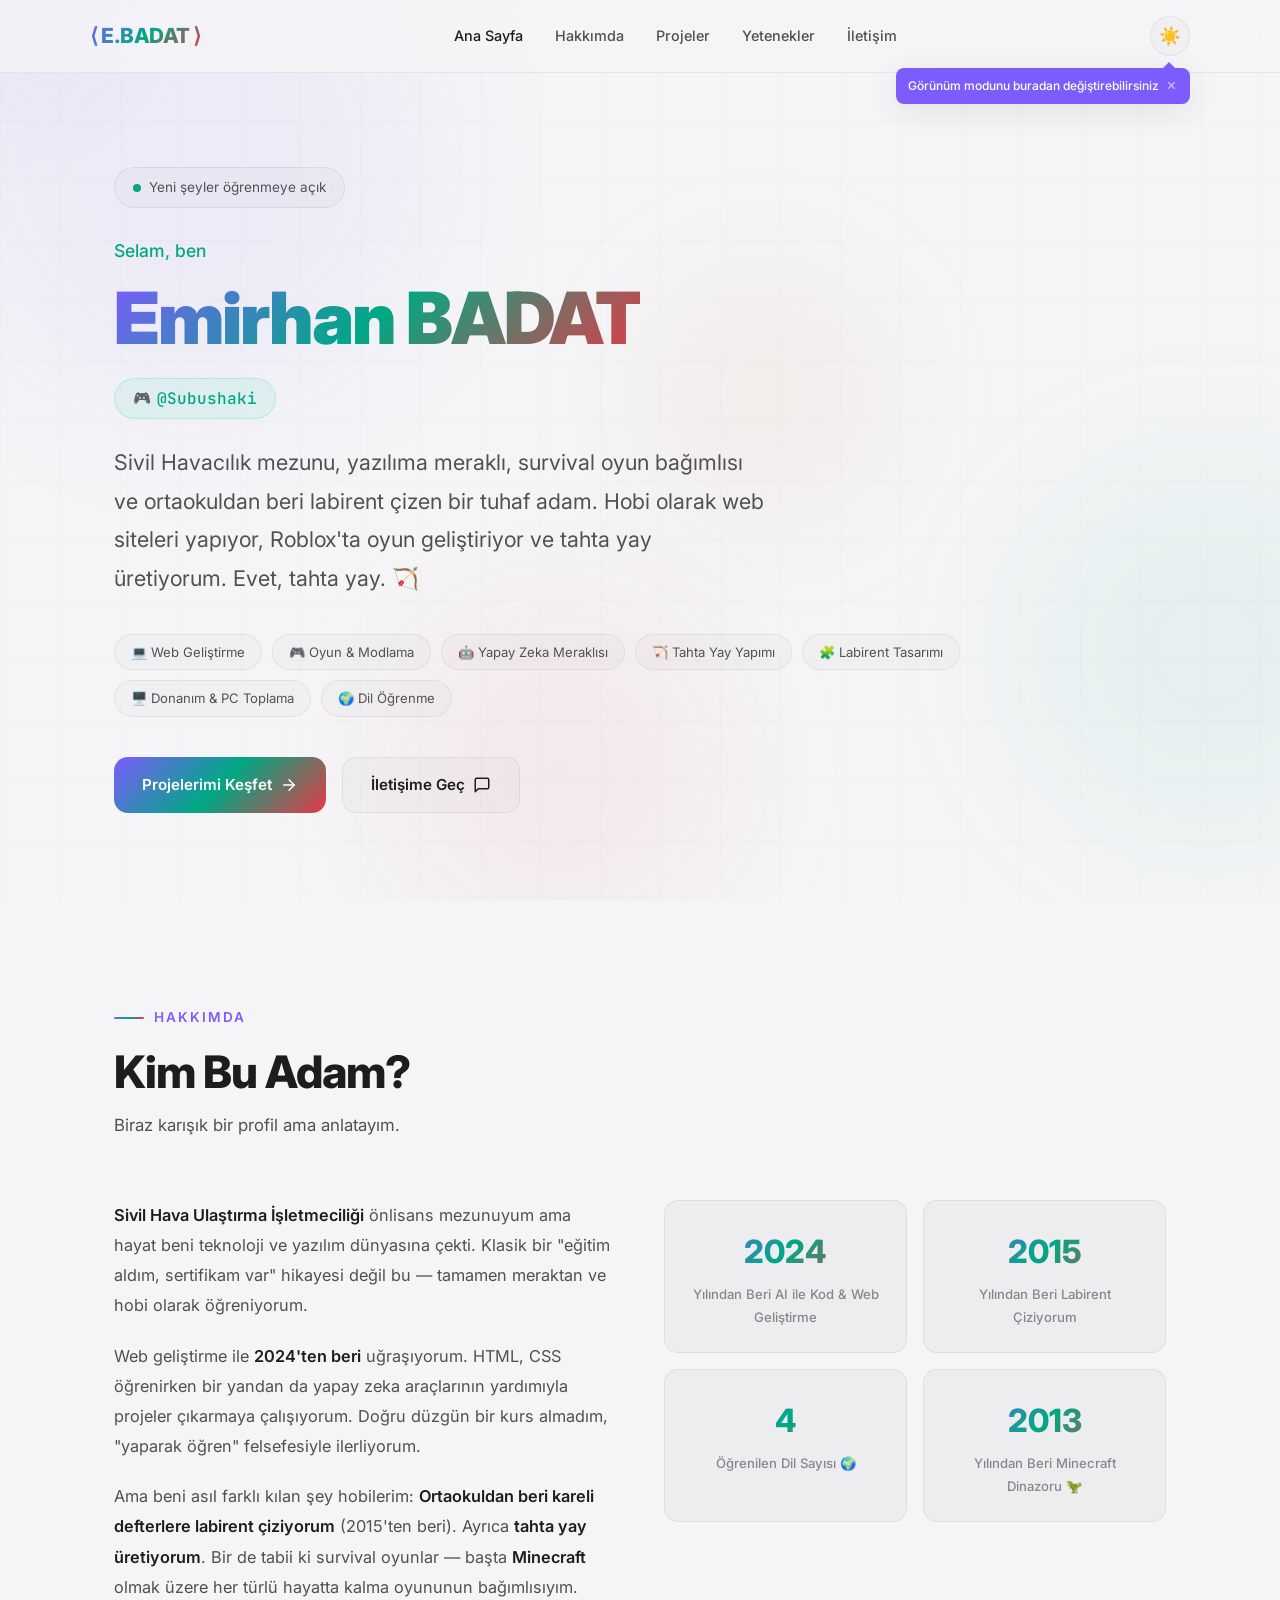
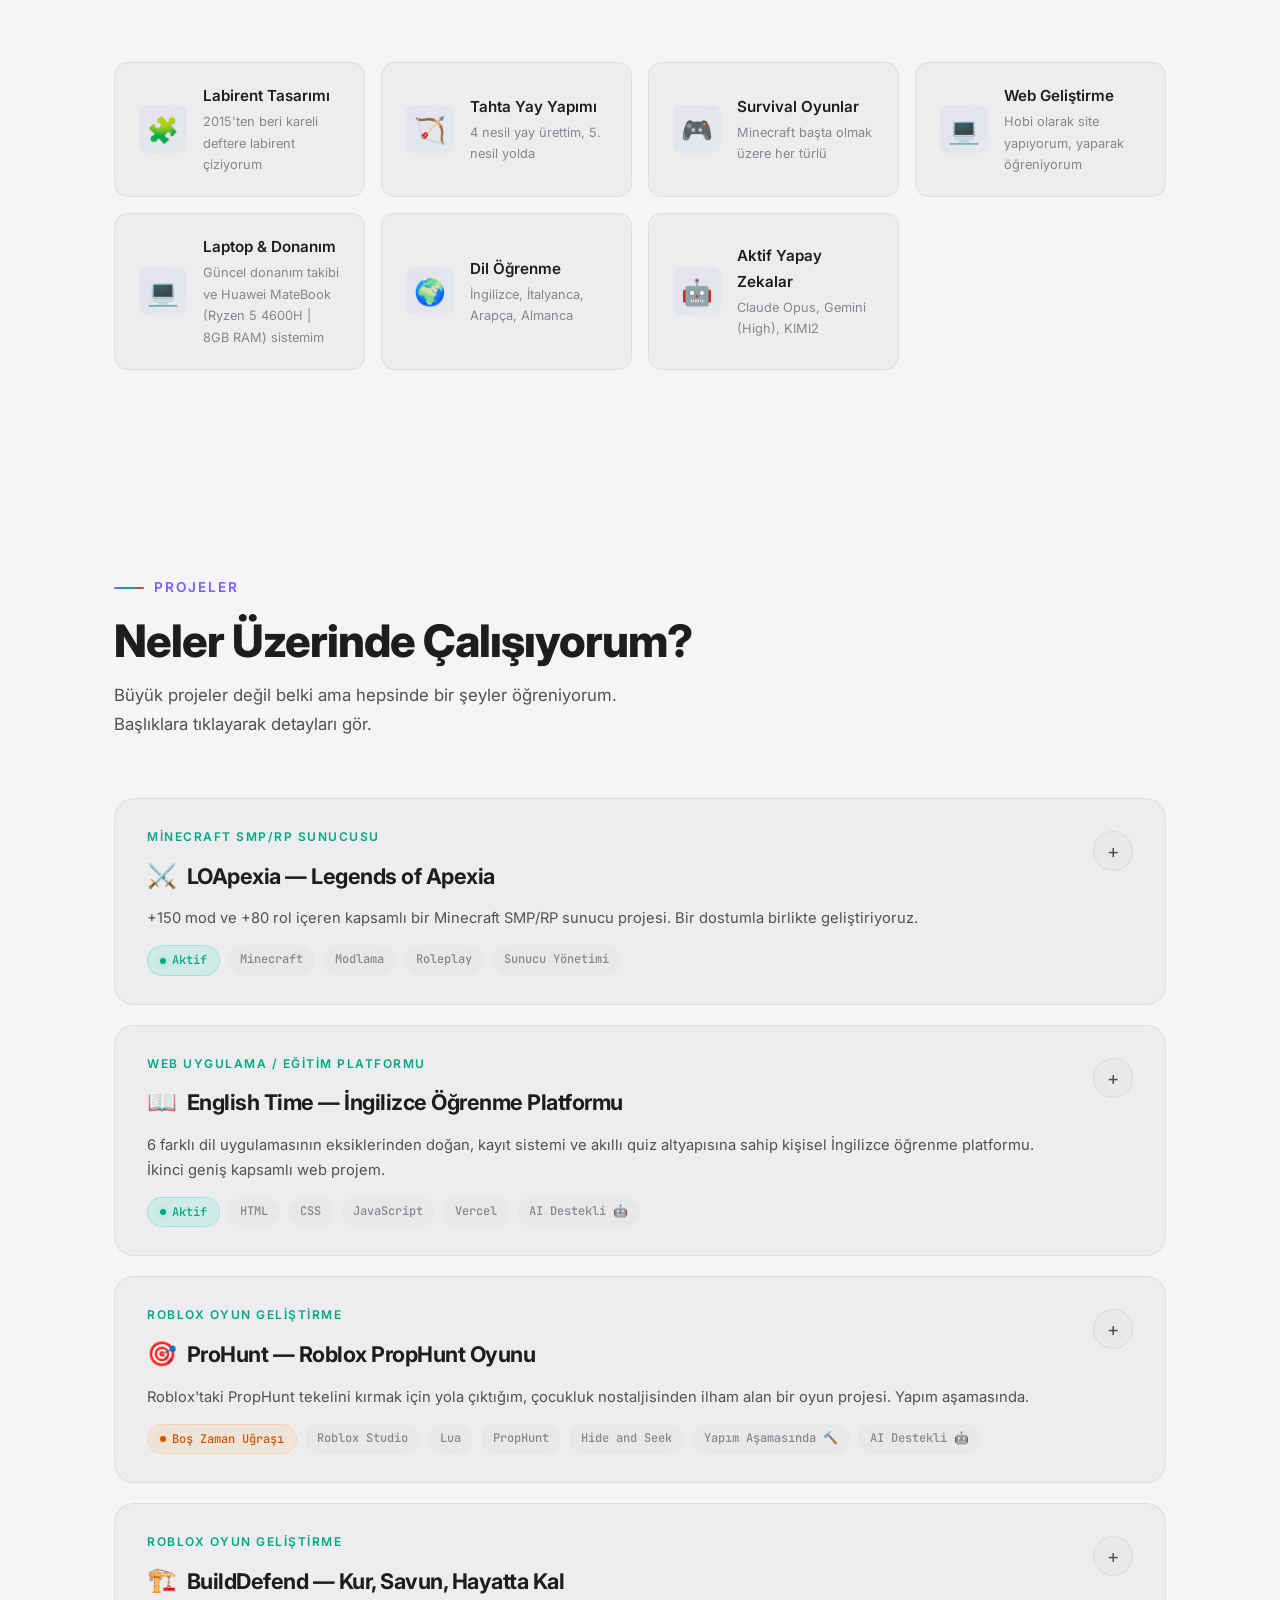
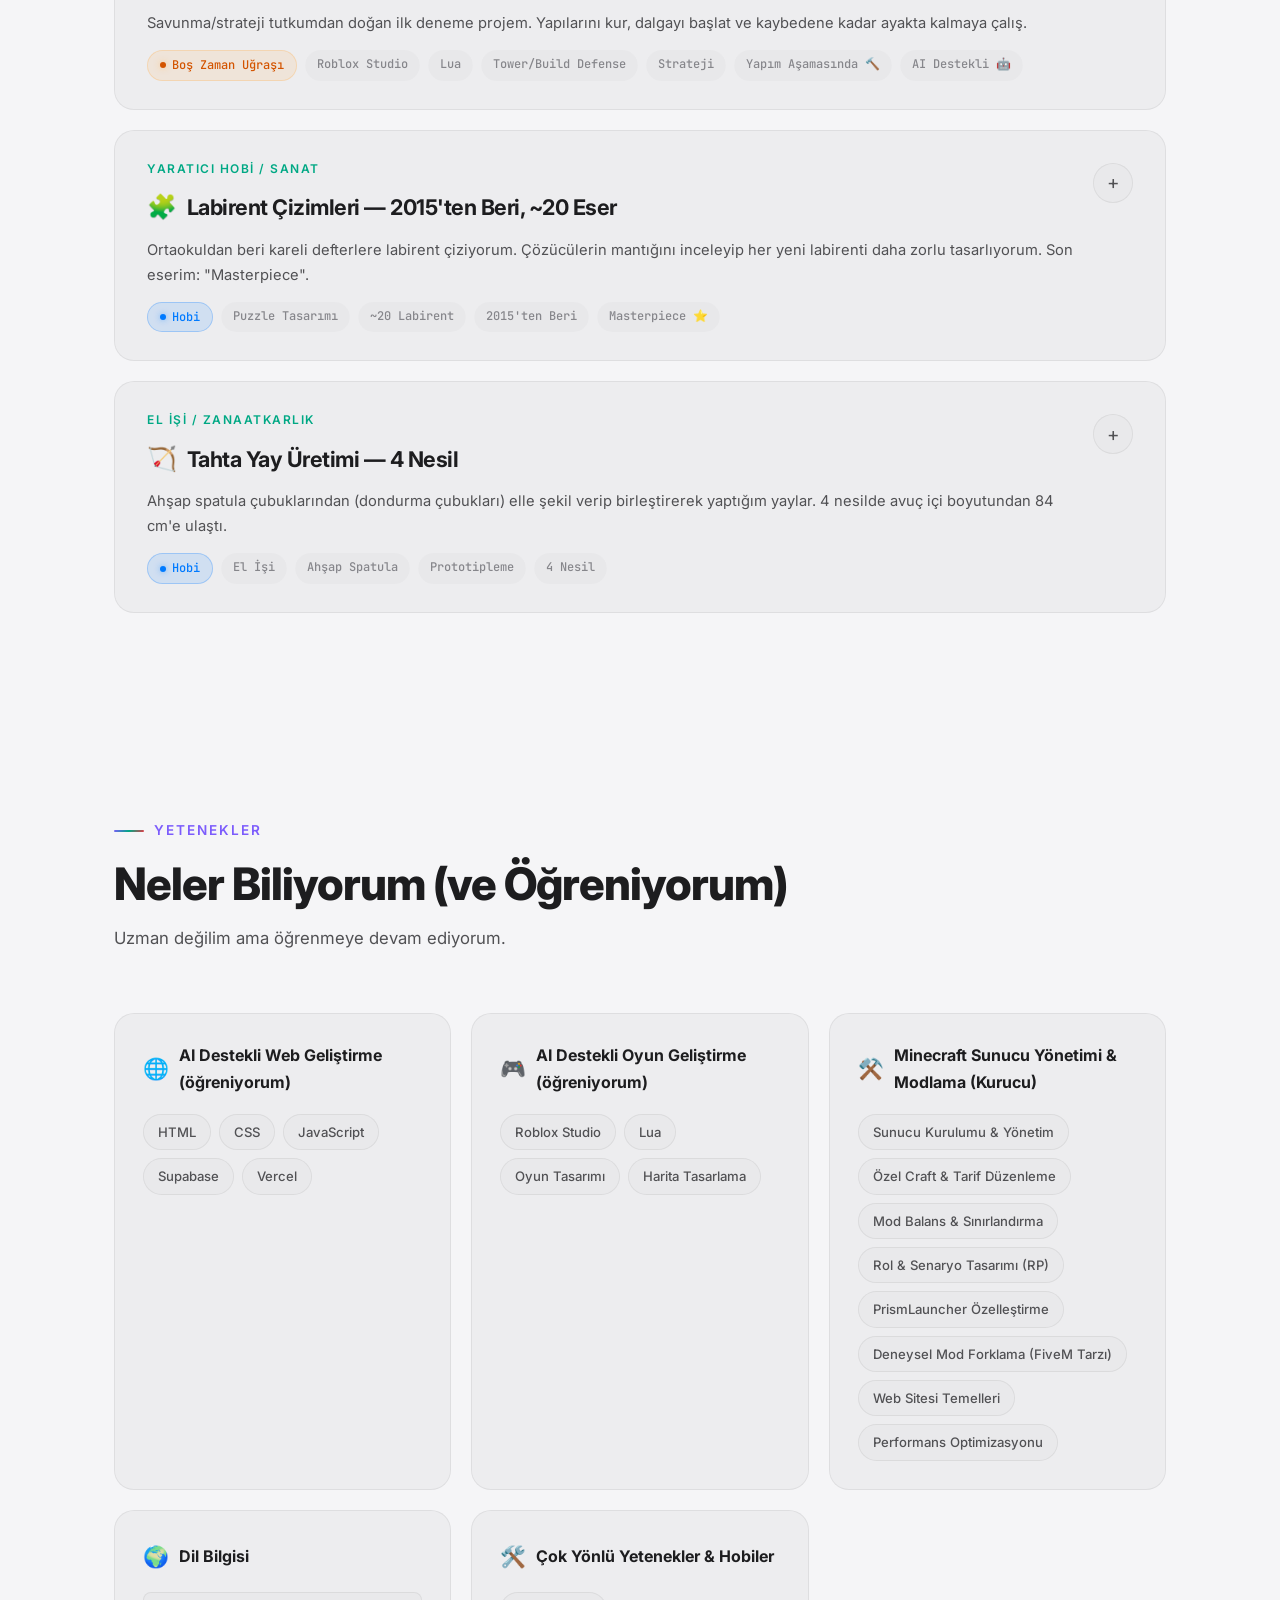
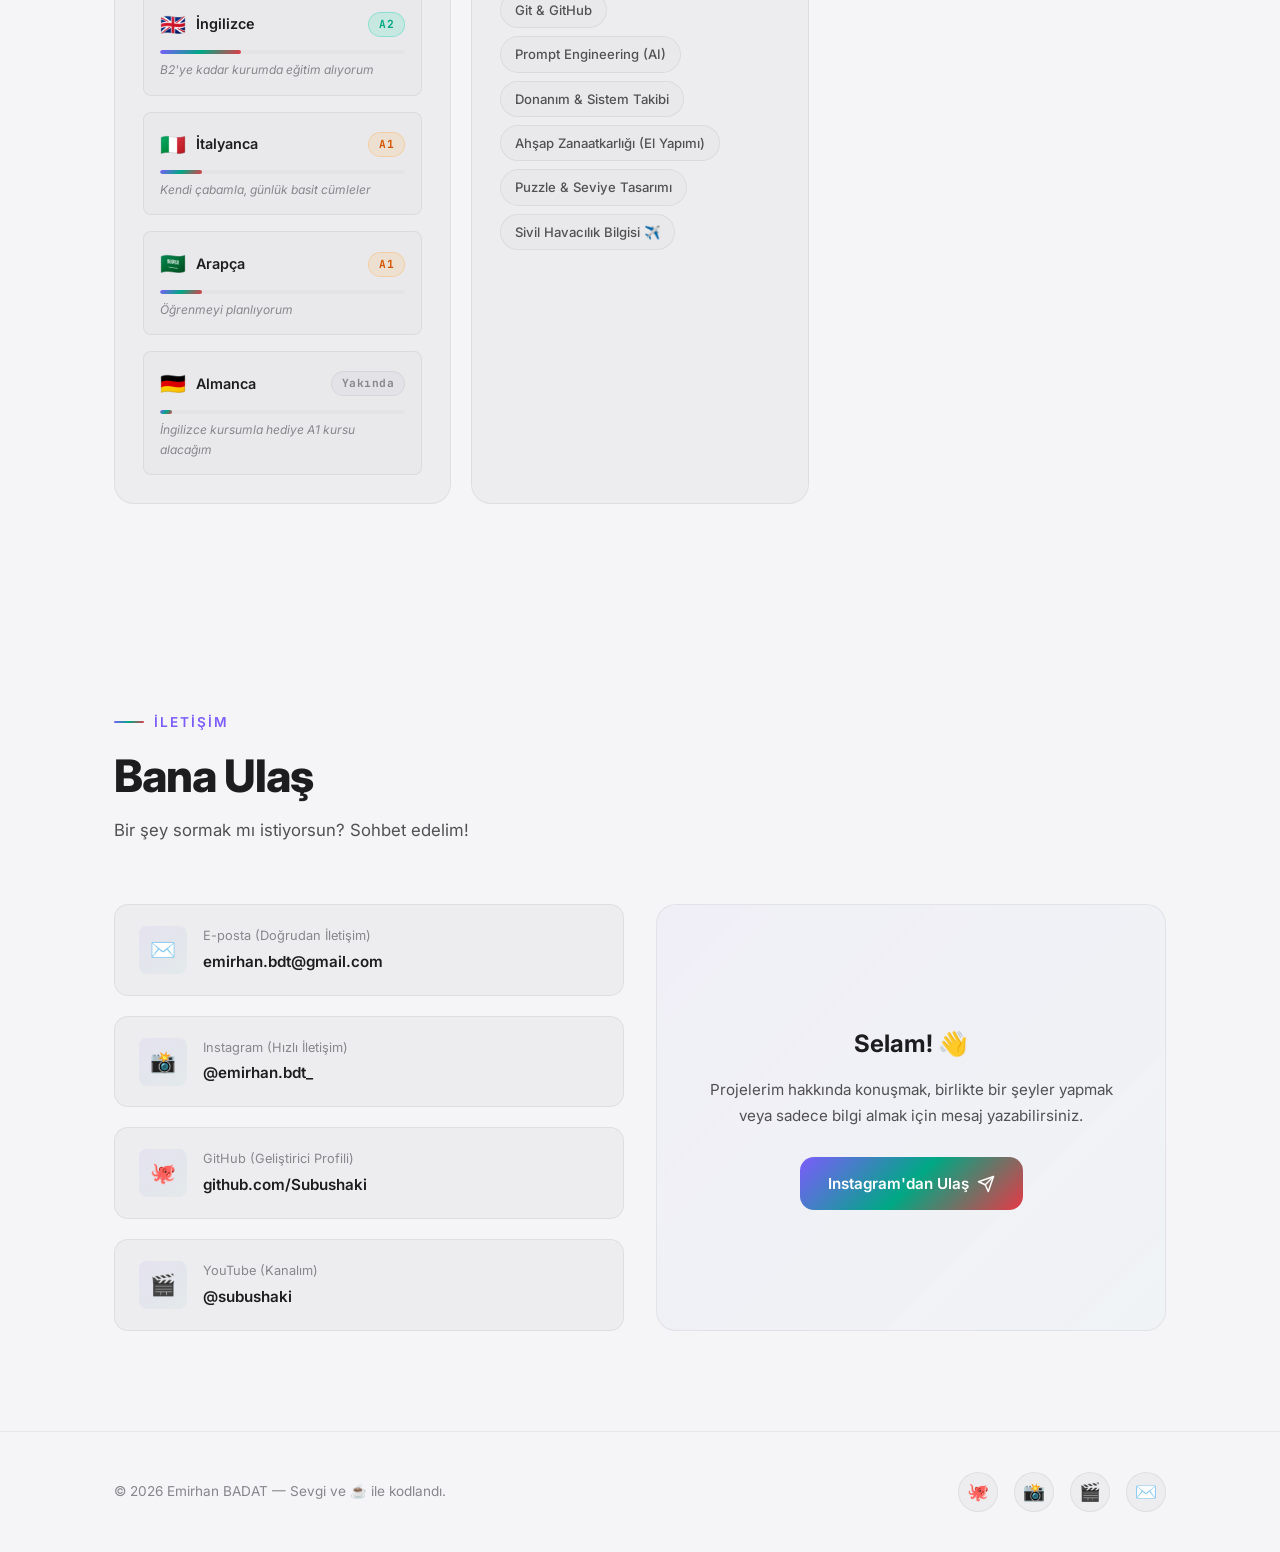
==== index.html @ 0b1555b5 "İlk commit: Web sitesi hazır" ====
<!DOCTYPE html>
<html lang="tr">
<head>
  <meta charset="UTF-8">
  <meta name="viewport" content="width=device-width, initial-scale=1.0">
  <meta name="description" content="Emirhan BADAT - Kişisel portfolio, projeler ve hobiler">
  <title>Emirhan BADAT — Portfolio & Projeler</title>
  <link rel="stylesheet" href="style.css">
  <script>
    // Immediately set theme based on localStorage to prevent flash
    const theme = localStorage.getItem('theme') || 'light';
    document.documentElement.setAttribute('data-theme', theme);
  </script>
</head>
<body>

  <!-- Animated Background -->
  <div class="bg-animation">
    <div class="bg-orb"></div>
    <div class="bg-orb"></div>
    <div class="bg-orb"></div>
    <div class="bg-orb"></div>
  </div>
  <div class="bg-grid"></div>
  <div class="cursor-glow" id="cursorGlow"></div>

  <!-- Navbar -->
  <nav class="navbar" id="navbar">
    <div class="navbar-inner">
      <div class="navbar-logo">⟨ E.BADAT ⟩</div>
      <ul class="navbar-links" id="navLinks">
        <li><a href="#hero">Ana Sayfa</a></li>
        <li><a href="#about">Hakkımda</a></li>
        <li><a href="#projects">Projeler</a></li>
        <li><a href="#skills">Yetenekler</a></li>
        <li><a href="#contact">İletişim</a></li>
      </ul>
      <div class="navbar-actions">
        <div class="theme-toggle-wrapper">
          <button class="theme-toggle" id="themeToggleBtn" aria-label="Tema Değiştir">☀️</button>
          <div class="theme-tooltip" id="themeTooltip">
            <span>Görünüm modunu buradan değiştirebilirsiniz</span>
            <button class="theme-tooltip-close" id="closeThemeTooltip" aria-label="Kapat">×</button>
          </div>
        </div>
        <button class="menu-toggle" id="menuToggle" aria-label="Menü">
          <span></span>
          <span></span>
          <span></span>
        </button>
      </div>
    </div>
  </nav>

  <div class="main-container">

    <!-- ==================== HERO ==================== -->
    <section class="hero" id="hero">
      <div class="hero-content">
        <div class="hero-badge">
          <span class="dot"></span>
          Yeni şeyler öğrenmeye açık
        </div>
        <p class="hero-greeting">Selam, ben</p>
        <h1 class="hero-name">
          <span class="gradient-text">Emirhan BADAT</span>
        </h1>
        <a href="profiles.html" class="hero-nickname" title="Oyun profillerimi gör">
          @Subushaki
        </a>
        <p class="hero-tagline">
          Sivil Havacılık mezunu, yazılıma meraklı, survival oyun bağımlısı 
          ve ortaokuldan beri labirent çizen bir tuhaf adam. 
          Hobi olarak web siteleri yapıyor, Roblox'ta oyun geliştiriyor 
          ve tahta yay üretiyorum. Evet, tahta yay. 🏹
        </p>
        <div class="hero-tags">
          <span class="hero-tag">💻 Web Geliştirme</span>
          <span class="hero-tag">🎮 Oyun & Modlama</span>
          <span class="hero-tag">🤖 Yapay Zeka Meraklısı</span>
          <span class="hero-tag">🏹 Tahta Yay Yapımı</span>
          <span class="hero-tag">🧩 Labirent Tasarımı</span>
          <span class="hero-tag">🖥️ Donanım & PC Toplama</span>
          <span class="hero-tag">🌍 Dil Öğrenme</span>
        </div>
        <div class="hero-cta">
          <a href="#projects" class="btn-primary">
            Projelerimi Keşfet
            <svg width="18" height="18" viewBox="0 0 24 24" fill="none" stroke="currentColor" stroke-width="2" stroke-linecap="round" stroke-linejoin="round"><path d="M5 12h14"/><path d="m12 5 7 7-7 7"/></svg>
          </a>
          <a href="#contact" class="btn-secondary">
            İletişime Geç
            <svg width="18" height="18" viewBox="0 0 24 24" fill="none" stroke="currentColor" stroke-width="2" stroke-linecap="round" stroke-linejoin="round"><path d="M21 15a2 2 0 0 1-2 2H7l-4 4V5a2 2 0 0 1 2-2h14a2 2 0 0 1 2 2z"/></svg>
          </a>
        </div>
      </div>
    </section>

    <!-- ==================== ABOUT ==================== -->
    <section class="section" id="about">
      <div class="section-header animate-on-scroll">
        <div class="section-label">Hakkımda</div>
        <h2 class="section-title">Kim Bu Adam?</h2>
        <p class="section-subtitle">Biraz karışık bir profil ama anlatayım.</p>
      </div>

      <div class="about-grid">
        <div class="about-text animate-on-scroll">
          <p>
            <strong>Sivil Hava Ulaştırma İşletmeciliği</strong> önlisans mezunuyum ama hayat beni 
            teknoloji ve yazılım dünyasına çekti. Klasik bir "eğitim aldım, sertifikam var" hikayesi 
            değil bu — tamamen meraktan ve hobi olarak öğreniyorum.
          </p>
          <p>
            Web geliştirme ile <strong>2024'ten beri</strong> uğraşıyorum. HTML, CSS öğrenirken 
            bir yandan da yapay zeka araçlarının yardımıyla projeler çıkarmaya çalışıyorum. 
            Doğru düzgün bir kurs almadım, "yaparak öğren" felsefesiyle ilerliyorum.
          </p>
          <p>
            Ama beni asıl farklı kılan şey hobilerim: <strong>Ortaokuldan beri kareli defterlere 
            labirent çiziyorum</strong> (2015'ten beri). Ayrıca <strong>tahta yay üretiyorum</strong>. 
            Bir de tabii ki survival oyunlar — başta <strong>Minecraft</strong> olmak üzere 
            her türlü hayatta kalma oyununun bağımlısıyım.
          </p>
        </div>

        <div class="about-stats animate-on-scroll">
          <div class="stat-card">
            <div class="stat-number">2024</div>
            <div class="stat-label">Yılından Beri AI ile Kod &amp; Web Geliştirme</div>
          </div>
          <div class="stat-card">
            <div class="stat-number">2015</div>
            <div class="stat-label">Yılından Beri Labirent Çiziyorum</div>
          </div>
          <div class="stat-card">
            <div class="stat-number">4</div>
            <div class="stat-label">Öğrenilen Dil Sayısı 🌍</div>
          </div>
          <div class="stat-card">
            <div class="stat-number">2013</div>
            <div class="stat-label">Yılından Beri Minecraft Dinazoru 🦖</div>
          </div>
        </div>
      </div>

      <!-- Interests -->
      <div class="interests-grid">
        <div class="interest-card animate-on-scroll">
          <div class="interest-icon">🧩</div>
          <div>
            <div class="interest-name">Labirent Tasarımı</div>
            <div class="interest-desc">2015'ten beri kareli deftere labirent çiziyorum</div>
          </div>
        </div>
        <div class="interest-card animate-on-scroll">
          <div class="interest-icon">🏹</div>
          <div>
            <div class="interest-name">Tahta Yay Yapımı</div>
            <div class="interest-desc">4 nesil yay ürettim, 5. nesil yolda</div>
          </div>
        </div>
        <div class="interest-card animate-on-scroll">
          <div class="interest-icon">🎮</div>
          <div>
            <div class="interest-name">Survival Oyunlar</div>
            <div class="interest-desc">Minecraft başta olmak üzere her türlü</div>
          </div>
        </div>
        <div class="interest-card animate-on-scroll">
          <div class="interest-icon">💻</div>
          <div>
            <div class="interest-name">Web Geliştirme</div>
            <div class="interest-desc">Hobi olarak site yapıyorum, yaparak öğreniyorum</div>
          </div>
        </div>
        <div class="interest-card animate-on-scroll">
          <div class="interest-icon">💻</div>
          <div>
            <div class="interest-name">Laptop &amp; Donanım</div>
            <div class="interest-desc">Güncel donanım takibi ve Huawei MateBook (Ryzen 5 4600H | 8GB RAM) sistemim</div>
          </div>
        </div>
        <div class="interest-card animate-on-scroll">
          <div class="interest-icon">🌍</div>
          <div>
            <div class="interest-name">Dil Öğrenme</div>
            <div class="interest-desc">İngilizce, İtalyanca, Arapça, Almanca</div>
          </div>
        </div>
        <div class="interest-card animate-on-scroll">
          <div class="interest-icon">🤖</div>
          <div>
            <div class="interest-name">Aktif Yapay Zekalar</div>
            <div class="interest-desc">Claude Opus, Gemini (High), KIMI2</div>
          </div>
        </div>
      </div>
    </section>

    <!-- ==================== PROJECTS ==================== -->
    <section class="section" id="projects">
      <div class="section-header animate-on-scroll">
        <div class="section-label">Projeler</div>
        <h2 class="section-title">Neler Üzerinde Çalışıyorum?</h2>
        <p class="section-subtitle">Büyük projeler değil belki ama hepsinde bir şeyler öğreniyorum. Başlıklara tıklayarak detayları gör.</p>
      </div>

      <div class="projects-grid">

        <!-- Project 1: LOApexia -->
        <div class="project-card animate-on-scroll" data-project="1">
          <div class="project-header">
            <div class="project-info">
              <div class="project-category">Minecraft SMP/RP Sunucusu</div>
              <h3 class="project-title">
                <span class="project-emoji">⚔️</span>
                LOApexia — Legends of Apexia
              </h3>
              <p class="project-short-desc">
                +150 mod ve +80 rol içeren kapsamlı bir Minecraft SMP/RP sunucu projesi. 
                Bir dostumla birlikte geliştiriyoruz.
              </p>
              <div class="project-tags">
                <span class="project-tag tag-active">Aktif</span>
                <span class="project-tag">Minecraft</span>
                <span class="project-tag">Modlama</span>
                <span class="project-tag">Roleplay</span>
                <span class="project-tag">Sunucu Yönetimi</span>
              </div>
            </div>
            <div class="project-toggle">+</div>
          </div>
          <div class="project-detail">
            <div class="project-detail-inner">
              <p class="project-full-desc">
                <strong>Legends of Apexia (LOApexia)</strong>, bir arkadaşımla birlikte oluşturduğumuz 
                kapsamlı bir Minecraft SMP/RP sunucusudur. Survival ve roleplay unsurlarını bir arada 
                sunmayı hedefliyoruz.
                <br><br>
                Sunucu <strong>150'den fazla mod</strong> ile zenginleştirilmiş olup, oyunculara 
                <strong>80'den fazla farklı rol</strong> sunmaktadır. Mod uyumluluğu, denge ayarı 
                ve performans optimizasyonu gibi konularla uğraşarak çok şey öğreniyorum.
              </p>
              <ul class="project-highlights">
                <li>+150 mod ile zenginleştirilmiş oyun deneyimi</li>
                <li>+80 farklı rol ve karakter sınıfı</li>
                <li>Dostumla birlikte süregelen aktif geliştirme</li>
                <li>Mod uyumluluğu ve sunucu optimizasyonu</li>
                <li>Topluluk odaklı bir roleplay deneyimi</li>
              </ul>
              <div class="project-links">
                <a href="https://legendsofapexia.vercel.app/" target="_blank" rel="noopener" class="project-link">
                  <svg width="16" height="16" viewBox="0 0 24 24" fill="none" stroke="currentColor" stroke-width="2" stroke-linecap="round" stroke-linejoin="round"><circle cx="12" cy="12" r="10"/><path d="M2 12h20"/><path d="M12 2a15.3 15.3 0 0 1 4 10 15.3 15.3 0 0 1-4 10 15.3 15.3 0 0 1-4-10 15.3 15.3 0 0 1 4-10z"/></svg>
                  Web Sitesi
                </a>
              </div>
            </div>
          </div>
        </div>

        <!-- Project 2: English Time -->
        <div class="project-card animate-on-scroll" data-project="2">
          <div class="project-header">
            <div class="project-info">
              <div class="project-category">Web Uygulama / Eğitim Platformu</div>
              <h3 class="project-title">
                <span class="project-emoji">📖</span>
                English Time — İngilizce Öğrenme Platformu
              </h3>
              <p class="project-short-desc">
                6 farklı dil uygulamasının eksiklerinden doğan, kayıt sistemi ve akıllı quiz 
                altyapısına sahip kişisel İngilizce öğrenme platformu. İkinci geniş kapsamlı web projem.
              </p>
              <div class="project-tags">
                <span class="project-tag tag-active">Aktif</span>
                <span class="project-tag">HTML</span>
                <span class="project-tag">CSS</span>
                <span class="project-tag">JavaScript</span>
                <span class="project-tag">Vercel</span>
                <span class="project-tag">AI Destekli 🤖</span>
              </div>
            </div>
            <div class="project-toggle">+</div>
          </div>
          <div class="project-detail">
            <div class="project-detail-inner">
              <p class="project-full-desc">
                Bu projeye rastgele başlamadım. Yaklaşık <strong>1 yıl boyunca 6 farklı dil 
                uygulamasında</strong> İngilizce öğrenmeye çalıştım. Her birinin tarzı farklıydı — 
                biri cümle ve gramer odaklı, diğeri konuşma ağırlıklı, bir diğeri kalıplar ve 
                film kesitleriyle öğretiyordu. Bazıları kullanımı komplike, bazıları kolay ama 
                bir yerden sonra <strong>paralı</strong>.
                <br><br>
                Sonunda dedim ki: <strong>"Basit ve öğrenilebilir bilgiyi kendim sunayım."</strong> 
                Kelime-kelime çeviri mantığıyla bir site oluşturmaya karar verdim. Ama sadece 
                statik bir site değil — <strong>yapay zeka (Claude)</strong> yardımıyla 
                data barındırabilen, kayıt olunca doğru/yanlış bilgilerini ayırt edebilen 
                bir sistem tasarladım.
                <br><br>
                Aslında web ve oyun projelerimin hepsi Claude sayesinde hayata geçiyor — 
                kodlamayı öğrenirken bir yandan da gerçek projeler çıkarabiliyorum.
              </p>
              <ul class="project-highlights">
                <li>1 yıllık 6 farklı dil uygulaması deneyiminden doğdu</li>
                <li>Kayıt sistemi ile kişisel ilerleme takibi</li>
                <li>Akıllı quiz: yanlışlar, bilinenler ve bilinmeyenler ayrı ayrı</li>
                <li>Beta aşamasında global chat özelliği</li>
                <li>İkinci geniş kapsamlı web projem</li>
                <li>Hedef: sadece kendim değil, başkaları için de basit bir öğrenme yolu</li>
                <li>Yapay zeka (Claude) ile birlikte geliştiriliyor 🤖</li>
              </ul>
              <div class="project-links">
                <a href="https://english-time-64wa.vercel.app/" target="_blank" rel="noopener" class="project-link">
                  <svg width="16" height="16" viewBox="0 0 24 24" fill="none" stroke="currentColor" stroke-width="2" stroke-linecap="round" stroke-linejoin="round"><circle cx="12" cy="12" r="10"/><path d="M2 12h20"/><path d="M12 2a15.3 15.3 0 0 1 4 10 15.3 15.3 0 0 1-4 10 15.3 15.3 0 0 1-4-10 15.3 15.3 0 0 1 4-10z"/></svg>
                  Siteyi Ziyaret Et
                </a>
              </div>
            </div>
          </div>
        </div>

        <!-- Project 3: ProHunt (Roblox) -->
        <div class="project-card animate-on-scroll" data-project="3">
          <div class="project-header">
            <div class="project-info">
              <div class="project-category">Roblox Oyun Geliştirme</div>
              <h3 class="project-title">
                <span class="project-emoji">🎯</span>
                ProHunt — Roblox PropHunt Oyunu
              </h3>
              <p class="project-short-desc">
                Roblox'taki PropHunt tekelini kırmak için yola çıktığım, 
                çocukluk nostaljisinden ilham alan bir oyun projesi. Yapım aşamasında.
              </p>
              <div class="project-tags">
                <span class="project-tag tag-sparetime">Boş Zaman Uğraşı</span>
                <span class="project-tag">Roblox Studio</span>
                <span class="project-tag">Lua</span>
                <span class="project-tag">PropHunt</span>
                <span class="project-tag">Hide and Seek</span>
                <span class="project-tag">Yapım Aşamasında 🔨</span>
                <span class="project-tag">AI Destekli 🤖</span>
              </div>
            </div>
            <div class="project-toggle">+</div>
          </div>
          <div class="project-detail">
            <div class="project-detail-inner">
              <p class="project-full-desc">
                Roblox'ta şu an zirvede sadece <strong>3 PropHunt haritası</strong> var ve hepsi 
                piyasayı domine ediyor. Her birinin sunduğu deneyim farklı ama hiçbiri tam olarak 
                aradığım tadı vermiyor.
                <br><br>
                Çocukken mobilde onlarca farklı oyunda PropHunt oynadım — o zamanki heyecan, 
                özgürlük hissi ve sadelik bambaşkaydı. <strong>ProHunt</strong> ile yapmak istediğim şey 
                tam olarak bu: <strong>o nostaljiyi geri getirmek.</strong> Geçmişin o "bir daha bir 
                daha oynayasım var" hissini modern haritalara yansıtmak ve oyun sistemini 
                baştan sona <strong>gerçekten keyif alınacak</strong> şekilde tasarlamak istiyorum.
                <br><br>
                Bu aynı zamanda o tekel duruma karşı kendimi gösterme, öne çıkma motivasyonum. 
                Proje hâlâ yapım aşamasında ama bittiğinde <strong>"işte bu"</strong> diyebileceğim 
                bir oyun olacak.
              </p>
              <ul class="project-highlights">
                <li>Roblox PropHunt sahnesindeki tekele meydan okuma</li>
                <li>Çocukluk dönemi mobil PropHunt nostaljisinden ilham</li>
                <li>Keyif odaklı oyun sistemi tasarımı</li>
                <li>Nostaljiyi modern haritalara yansıtma çabası</li>
                <li>Aktif geliştirme süreci — yakında yayında</li>
              </ul>
              <div class="project-links">
                <a href="https://www.roblox.com/" target="_blank" rel="noopener" class="project-link">
                  <svg width="16" height="16" viewBox="0 0 24 24" fill="none" stroke="currentColor" stroke-width="2" stroke-linecap="round" stroke-linejoin="round"><circle cx="12" cy="12" r="10"/><path d="M2 12h20"/><path d="M12 2a15.3 15.3 0 0 1 4 10 15.3 15.3 0 0 1-4 10 15.3 15.3 0 0 1-4-10 15.3 15.3 0 0 1 4-10z"/></svg>
                  Roblox'ta Oyna (Yakında)
                </a>
              </div>
            </div>
          </div>
        </div>

        <!-- Project 4: BuildDefend (Roblox) -->
        <div class="project-card animate-on-scroll" data-project="4">
          <div class="project-header">
            <div class="project-info">
              <div class="project-category">Roblox Oyun Geliştirme</div>
              <h3 class="project-title">
                <span class="project-emoji">🏗️</span>
                BuildDefend — Kur, Savun, Hayatta Kal
              </h3>
              <p class="project-short-desc">
                Savunma/strateji tutkumdan doğan ilk deneme projem. Yapılarını kur, 
                dalgayı başlat ve kaybedene kadar ayakta kalmaya çalış.
              </p>
              <div class="project-tags">
                <span class="project-tag tag-sparetime">Boş Zaman Uğraşı</span>
                <span class="project-tag">Roblox Studio</span>
                <span class="project-tag">Lua</span>
                <span class="project-tag">Tower/Build Defense</span>
                <span class="project-tag">Strateji</span>
                <span class="project-tag">Yapım Aşamasında 🔨</span>
                <span class="project-tag">AI Destekli 🤖</span>
              </div>
            </div>
            <div class="project-toggle">+</div>
          </div>
          <div class="project-detail">
            <div class="project-detail-inner">
              <p class="project-full-desc">
                Roblox'ta çok sevdiğim bir BuildDefend oyunu var — gayet sade ama bir o kadar 
                bağımlılık yapan bir yapısı var. Savunma birimleri, duvarlar, türlerine göre 
                süreli gelen tüccarlar ve her seviyede giderek zorlaşan dalgalar. Düşman çeşitliliği 
                çok değişmese de <strong>bosslar aşırı güçlü</strong>. Başta keyifli ama ilerledikçe 
                dalga süreleri 1-2 saatten 3-4 saate çıkıyor ve artıyor.
                <br><br>
                İlham kaynağım bu oyun ve genel olarak <strong>savunma/strateji oyunlarına olan 
                tutkum</strong>. İddialı bir proje değil — bu benim <strong>ilk deneme projem</strong>. 
                Ama oynanış mantığını güzel simüle edebileceğime inanıyorum.
                <br><br>
                Konsept basit: <strong>Yapılarını ve savunmalarını oluştur → dalgayı başlat → 
                her dalga bitince yeni dalga gelir → kaybedene veya dalgalar durana kadar 
                savunman ayakta kalmaya çalışıyor.</strong> Sade ama stratejik.
              </p>
              <ul class="project-highlights">
                <li>Roblox'taki bir BuildDefend oyunundan ilham</li>
                <li>Savunma birimleri, duvarlar ve dalga sistemi</li>
                <li>Kur → Başlat → Hayatta Kal döngüsü</li>
                <li>İlk Roblox deneme projem — yaparak öğrenme</li>
                <li>Savunma/strateji türüne olan tutkudan doğdu</li>
              </ul>
              <div class="project-links">
                <a href="https://www.roblox.com/" target="_blank" rel="noopener" class="project-link">
                  <svg width="16" height="16" viewBox="0 0 24 24" fill="none" stroke="currentColor" stroke-width="2" stroke-linecap="round" stroke-linejoin="round"><circle cx="12" cy="12" r="10"/><path d="M2 12h20"/><path d="M12 2a15.3 15.3 0 0 1 4 10 15.3 15.3 0 0 1-4 10 15.3 15.3 0 0 1-4-10 15.3 15.3 0 0 1 4-10z"/></svg>
                  Roblox'ta Oyna (Yakında)
                </a>
              </div>
            </div>
          </div>
        </div>

        <!-- Project 5: Labirent -->
        <div class="project-card animate-on-scroll" data-project="5">
          <div class="project-header">
            <div class="project-info">
              <div class="project-category">Yaratıcı Hobi / Sanat</div>
              <h3 class="project-title">
                <span class="project-emoji">🧩</span>
                Labirent Çizimleri — 2015'ten Beri, ~20 Eser
              </h3>
              <p class="project-short-desc">
                Ortaokuldan beri kareli defterlere labirent çiziyorum. Çözücülerin 
                mantığını inceleyip her yeni labirenti daha zorlu tasarlıyorum. Son eserim: "Masterpiece".
              </p>
              <div class="project-tags">
                <span class="project-tag tag-hobby">Hobi</span>
                <span class="project-tag">Puzzle Tasarımı</span>
                <span class="project-tag">~20 Labirent</span>
                <span class="project-tag">2015'ten Beri</span>
                <span class="project-tag">Masterpiece ⭐</span>
              </div>
            </div>
            <div class="project-toggle">+</div>
          </div>
          <div class="project-detail">
            <div class="project-detail-inner">
              <p class="project-full-desc">
                Her şey ortaokulda bir sınıf arkadaşımla defterden oyun oynamakla başladı — 
                rastgele çizilmiş ülke toprakları, basit asker güçleri ve bölge ele geçirme. 
                Sonra bir gün, muhtemelen puzzle merakımdan doğan bir şekilde, 
                <strong>ilk labirentimi çizdim.</strong> Kolay değildi, "normal" denebilirdi.
                <br><br>
                Sınıftaki arkadaşlarıma çözdürdüğümde bir şey fark ettim: 
                <strong>çıkmaz sokaklara girdiklerinde aldığım keyif başka bir şeye benzemiyordu.</strong> 
                Tepkileri, şaşkınlıkları ve "yaa burası da kapalı!" anları beni gülümsetti. 
                O andan itibaren bir şey değişti.
                <br><br>
                Çözenlerin ilerleyiş mantıklarını dikkatle incelemeye başladım. "Çözücü" dediğim 
                insanların hangi yolları tercih ettiğini, hangi köşelerde yanıldığını öğrendim ve 
                bunu <strong>bir taktiğe dönüştürdüm.</strong> Her yeni labirentimde daha alışılmadık 
                rotalar, daha fazla tuzak ve daha çok çıkmaz yol oldu. Sonra tekrar çözdürdüm — 
                ve yine o keyif, yine o gülümseme.
                <br><br>
                Full konsantreyle çizsem <strong>en az 2 saat</strong> sürüyordu. Her çizgi, her köşe 
                ve her tuzaklı yol benim için bir anlam taşıyordu. <strong>Gerçekten bir sanattı 
                benim için.</strong>
                <br><br>
                Bugüne kadar yaklaşık <strong>~20 labirent</strong> çizdim. Geçtiğimiz aylarda 
                <strong>"Masterpiece"</strong> adını verdiğim son eserimi tamamladım — yılların 
                tecrübesi ve gözlemi bu labirentte. Zorluk derecesi bayağı yüksek. 
                Hobimi bırakmadım ama şimdilik bir köşeye koydum.
              </p>
              <ul class="project-highlights">
                <li>2015'ten beri süregelen süreçte yaklaşık 20 labirent</li>
                <li>Çözücülerin mantığını analiz edip her seferinde daha zor tasarım</li>
                <li>Her çizginin ve çıkmaz yolun kişisel bir anlamı var</li>
                <li>Son eser: "Masterpiece" — yılların birikimi tek bir labirentte</li>
                <li>Full konsantreyle minimum 2 saat çizim süresi</li>
                <li>Hobi aktif değil ama bırakılmadı — bir köşede bekliyor</li>
              </ul>
            </div>
          </div>
        </div>

        <!-- Project 6: Tahta Yay -->
        <div class="project-card animate-on-scroll" data-project="6">
          <div class="project-header">
            <div class="project-info">
              <div class="project-category">El İşi / Zanaatkarlık</div>
              <h3 class="project-title">
                <span class="project-emoji">🏹</span>
                Tahta Yay Üretimi — 4 Nesil
              </h3>
              <p class="project-short-desc">
                Ahşap spatula çubuklarından (dondurma çubukları) elle şekil verip 
                birleştirerek yaptığım yaylar. 4 nesilde avuç içi boyutundan 84 cm'e ulaştı.
              </p>
              <div class="project-tags">
                <span class="project-tag tag-hobby">Hobi</span>
                <span class="project-tag">El İşi</span>
                <span class="project-tag">Ahşap Spatula</span>
                <span class="project-tag">Prototipleme</span>
                <span class="project-tag">4 Nesil</span>
              </div>
            </div>
            <div class="project-toggle">+</div>
          </div>
          <div class="project-detail">
            <div class="project-detail-inner">
              <p class="project-full-desc">
                En "yazılım dışı" projem ama bence en eğlencelisi. Malzemem basit: 
                <strong>ahşap spatula çubukları</strong> (dondurma çubukları). Her parçaya 
                tek tek şekil veriyorum, sonra parçaları birleştiriyorum. Yapıştırma ve 
                bağlama için <strong>beyaz tutkal</strong>, <strong>gri koli bandı</strong> ve 
                <strong>büyük boy metal ataşlar</strong> kullanıyorum — eklem yerlerini pense ile 
                büküp bağlıyorum.
                <br><br>
                Her nesilde boyut ve kalite arttı:
              </p>
              <ul class="project-highlights">
                <li><strong>1. Nesil</strong> — El büyüklüğünde, ilk deneme</li>
                <li><strong>2. Nesil</strong> — Biraz daha uzun, ilkinden gelişmiş</li>
                <li><strong>3. Nesil</strong> — Bir kol kadar uzun</li>
                <li><strong>4. Nesil</strong> — 84 cm, en büyük ve en gelişmiş versiyon</li>
                <li><strong>5. Nesil</strong> — Planlanıyor, muhtemelen daha uzun ve gelişmiş</li>
              </ul>
              <p class="project-full-desc" style="margin-top: 16px;">
                <strong>Malzemeler:</strong> Ahşap spatula çubukları + beyaz tutkal + 
                gri koli bandı + büyük boy metal ataş (pense ile eklem bağlama)
              </p>
            </div>
          </div>
        </div>

      </div>
    </section>

    <!-- ==================== SKILLS ==================== -->
    <section class="section" id="skills">
      <div class="section-header animate-on-scroll">
        <div class="section-label">Yetenekler</div>
        <h2 class="section-title">Neler Biliyorum (ve Öğreniyorum)</h2>
        <p class="section-subtitle">Uzman değilim ama öğrenmeye devam ediyorum.</p>
      </div>

      <div class="skills-container">
        <div class="skill-group animate-on-scroll">
          <div class="skill-group-title">
            <span class="skill-group-icon">🌐</span>
            AI Destekli Web Geliştirme (öğreniyorum)
          </div>
          <div class="skill-items">
            <span class="skill-item">HTML</span>
            <span class="skill-item">CSS</span>
            <span class="skill-item">JavaScript</span>
            <span class="skill-item">Supabase</span>
            <span class="skill-item">Vercel</span>
          </div>
        </div>
        <div class="skill-group animate-on-scroll">
          <div class="skill-group-title">
            <span class="skill-group-icon">🎮</span>
            AI Destekli Oyun Geliştirme (öğreniyorum)
          </div>
          <div class="skill-items">
            <span class="skill-item">Roblox Studio</span>
            <span class="skill-item">Lua</span>
            <span class="skill-item">Oyun Tasarımı</span>
            <span class="skill-item">Harita Tasarlama</span>
          </div>
        </div>
        <div class="skill-group animate-on-scroll">
          <div class="skill-group-title">
            <span class="skill-group-icon">⚒️</span>
            Minecraft Sunucu Yönetimi &amp; Modlama (Kurucu)
          </div>
          <div class="skill-items">
            <span class="skill-item">Sunucu Kurulumu &amp; Yönetim</span>
            <span class="skill-item">Özel Craft &amp; Tarif Düzenleme</span>
            <span class="skill-item">Mod Balans &amp; Sınırlandırma</span>
            <span class="skill-item">Rol &amp; Senaryo Tasarımı (RP)</span>
            <span class="skill-item">PrismLauncher Özelleştirme</span>
            <span class="skill-item">Deneysel Mod Forklama (FiveM Tarzı)</span>
            <span class="skill-item">Web Sitesi Temelleri</span>
            <span class="skill-item">Performans Optimizasyonu</span>
          </div>
        </div>
        <div class="skill-group animate-on-scroll">
          <div class="skill-group-title">
            <span class="skill-group-icon">🌍</span>
            Dil Bilgisi
          </div>
          <div class="lang-skills">
            <div class="lang-item">
              <div class="lang-header">
                <span class="lang-flag">🇬🇧</span>
                <span class="lang-name">İngilizce</span>
                <span class="lang-level level-a2">A2</span>
              </div>
              <div class="lang-bar"><div class="lang-bar-fill" style="width: 33%"></div></div>
              <div class="lang-note">B2'ye kadar kurumda eğitim alıyorum</div>
            </div>
            <div class="lang-item">
              <div class="lang-header">
                <span class="lang-flag">🇮🇹</span>
                <span class="lang-name">İtalyanca</span>
                <span class="lang-level level-a1">A1</span>
              </div>
              <div class="lang-bar"><div class="lang-bar-fill" style="width: 17%"></div></div>
              <div class="lang-note">Kendi çabamla, günlük basit cümleler</div>
            </div>
            <div class="lang-item">
              <div class="lang-header">
                <span class="lang-flag">🇸🇦</span>
                <span class="lang-name">Arapça</span>
                <span class="lang-level level-a1">A1</span>
              </div>
              <div class="lang-bar"><div class="lang-bar-fill" style="width: 17%"></div></div>
              <div class="lang-note">Öğrenmeyi planlıyorum</div>
            </div>
            <div class="lang-item">
              <div class="lang-header">
                <span class="lang-flag">🇩🇪</span>
                <span class="lang-name">Almanca</span>
                <span class="lang-level level-soon">Yakında</span>
              </div>
              <div class="lang-bar"><div class="lang-bar-fill" style="width: 5%"></div></div>
              <div class="lang-note">İngilizce kursumla hediye A1 kursu alacağım</div>
            </div>
          </div>
        </div>
        <div class="skill-group animate-on-scroll">
          <div class="skill-group-title">
            <span class="skill-group-icon">🛠️</span>
            Çok Yönlü Yetenekler &amp; Hobiler
          </div>
          <div class="skill-items">
            <span class="skill-item">Git &amp; GitHub</span>
            <span class="skill-item">Prompt Engineering (AI)</span>
            <span class="skill-item">Donanım &amp; Sistem Takibi</span>
            <span class="skill-item">Ahşap Zanaatkarlığı (El Yapımı)</span>
            <span class="skill-item">Puzzle &amp; Seviye Tasarımı</span>
            <span class="skill-item">Sivil Havacılık Bilgisi ✈️</span>
          </div>
        </div>
      </div>
    </section>

    <!-- ==================== CONTACT ==================== -->
    <section class="section" id="contact">
      <div class="section-header animate-on-scroll">
        <div class="section-label">İletişim</div>
        <h2 class="section-title">Bana Ulaş</h2>
        <p class="section-subtitle">Bir şey sormak mı istiyorsun? Sohbet edelim!</p>
      </div>

      <div class="contact-grid">
        <div class="contact-info">
          <a href="mailto:emirhan.bdt@gmail.com" class="contact-card animate-on-scroll">
            <div class="contact-icon">✉️</div>
            <div>
              <div class="contact-label">E-posta (Doğrudan İletişim)</div>
              <div class="contact-value">emirhan.bdt@gmail.com</div>
            </div>
          </a>
          <a href="https://www.instagram.com/emirhan.bdt_/" target="_blank" rel="noopener" class="contact-card animate-on-scroll">
            <div class="contact-icon">📸</div>
            <div>
              <div class="contact-label">Instagram (Hızlı İletişim)</div>
              <div class="contact-value">@emirhan.bdt_</div>
            </div>
          </a>
          <a href="https://github.com/Subushaki" target="_blank" rel="noopener" class="contact-card animate-on-scroll">
            <div class="contact-icon">🐙</div>
            <div>
              <div class="contact-label">GitHub (Geliştirici Profili)</div>
              <div class="contact-value">github.com/Subushaki</div>
            </div>
          </a>
          <a href="https://www.youtube.com/@subushaki" target="_blank" rel="noopener" class="contact-card animate-on-scroll">
            <div class="contact-icon">🎬</div>
            <div>
              <div class="contact-label">YouTube (Kanalım)</div>
              <div class="contact-value">@subushaki</div>
            </div>
          </a>
        </div>

        <div class="contact-cta animate-on-scroll">
          <h3>Selam! 👋</h3>
          <p>Projelerim hakkında konuşmak, birlikte bir şeyler yapmak veya sadece bilgi almak için mesaj yazabilirsiniz.</p>
          <a href="https://www.instagram.com/emirhan.bdt_/" target="_blank" rel="noopener" class="btn-primary">
            Instagram'dan Ulaş
            <svg width="18" height="18" viewBox="0 0 24 24" fill="none" stroke="currentColor" stroke-width="2" stroke-linecap="round" stroke-linejoin="round"><line x1="22" y1="2" x2="11" y2="13"/><polygon points="22 2 15 22 11 13 2 9 22 2"/></svg>
          </a>
        </div>
      </div>
    </section>

  </div>

  <!-- Footer -->
  <footer class="footer">
    <div class="footer-content">
      <div class="footer-text">
        © 2026 Emirhan BADAT — Sevgi ve ☕ ile kodlandı.
      </div>
      <div class="footer-social">
        <a href="https://github.com/Subushaki" target="_blank" rel="noopener" aria-label="GitHub">🐙</a>
        <a href="https://www.instagram.com/emirhan.bdt_/" target="_blank" rel="noopener" aria-label="Instagram">📸</a>
        <a href="https://www.youtube.com/@subushaki" target="_blank" rel="noopener" aria-label="YouTube">🎬</a>
        <a href="mailto:emirhan.bdt@gmail.com" aria-label="E-posta">✉️</a>
      </div>
    </div>
  </footer>

  <!-- Scroll to Top -->
  <button class="scroll-top" id="scrollTop" aria-label="Yukarı çık">↑</button>

  <script src="script.js"></script>
</body>
</html>
---- style.css ----
/* ========== FONTS ========== */
@import url('https://fonts.googleapis.com/css2?family=Inter:wght@300;400;500;600;700;800;900&family=JetBrains+Mono:wght@400;500&display=swap');

/* ========== CSS VARIABLES ========== */
:root {
  --bg-primary: #f5f5f7;
  --bg-secondary: #ffffff;
  --bg-card: rgba(0, 0, 0, 0.03);
  --bg-card-hover: rgba(0, 0, 0, 0.06);
  --bg-glass: rgba(0, 0, 0, 0.02);
  --bg-glass-strong: rgba(0, 0, 0, 0.05);
  --bg-navbar: rgba(245, 245, 247, 0.75);
  --bg-navbar-scrolled: rgba(245, 245, 247, 0.9);
  --bg-mobile-menu: rgba(255, 255, 255, 0.95);

  --text-primary: #1d1d1f;
  --text-secondary: #515154;
  --text-muted: #86868b;

  --accent-1: #7c5cfc;
  --accent-2: #00a884;
  --accent-3: #e63946;
  --accent-4: #d35400;
  --accent-5: #007aff;

  --gradient-main: linear-gradient(135deg, #7c5cfc 0%, #00a884 50%, #e63946 100%);
  --gradient-subtle: linear-gradient(135deg, rgba(124, 92, 252, 0.08), rgba(0, 168, 132, 0.04));
  --gradient-card: linear-gradient(135deg, rgba(124, 92, 252, 0.04), rgba(0, 168, 132, 0.02));

  --border-subtle: rgba(0, 0, 0, 0.06);
  --border-accent: rgba(124, 92, 252, 0.2);

  --shadow-sm: 0 2px 8px rgba(0, 0, 0, 0.05);
  --shadow-md: 0 8px 32px rgba(0, 0, 0, 0.08);
  --shadow-lg: 0 16px 48px rgba(0, 0, 0, 0.12);
  --shadow-glow: 0 0 30px rgba(124, 92, 252, 0.08);

  --radius-sm: 8px;
  --radius-md: 14px;
  --radius-lg: 20px;
  --radius-xl: 28px;

  --transition-fast: 0.2s cubic-bezier(0.4, 0, 0.2, 1);
  --transition-smooth: 0.4s cubic-bezier(0.4, 0, 0.2, 1);
  --transition-spring: 0.5s cubic-bezier(0.34, 1.56, 0.64, 1);
}

[data-theme="dark"] {
  --bg-primary: #0a0a0f;
  --bg-secondary: #12121a;
  --bg-card: rgba(255, 255, 255, 0.04);
  --bg-card-hover: rgba(255, 255, 255, 0.07);
  --bg-glass: rgba(255, 255, 255, 0.06);
  --bg-glass-strong: rgba(255, 255, 255, 0.1);
  --bg-navbar: rgba(10, 10, 15, 0.7);
  --bg-navbar-scrolled: rgba(10, 10, 15, 0.9);
  --bg-mobile-menu: rgba(10, 10, 15, 0.95);

  --text-primary: #f0f0f5;
  --text-secondary: #a0a0b8;
  --text-muted: #6b6b80;

  --accent-1: #7c5cfc;
  --accent-2: #00d4aa;
  --accent-3: #ff6b9d;
  --accent-4: #ffa63e;
  --accent-5: #4ecdc4;

  --gradient-main: linear-gradient(135deg, #7c5cfc 0%, #00d4aa 50%, #ff6b9d 100%);
  --gradient-subtle: linear-gradient(135deg, rgba(124, 92, 252, 0.15), rgba(0, 212, 170, 0.08));
  --gradient-card: linear-gradient(135deg, rgba(124, 92, 252, 0.08), rgba(0, 212, 170, 0.04));

  --border-subtle: rgba(255, 255, 255, 0.06);
  --border-accent: rgba(124, 92, 252, 0.3);

  --shadow-sm: 0 2px 8px rgba(0, 0, 0, 0.3);
  --shadow-md: 0 8px 32px rgba(0, 0, 0, 0.4);
  --shadow-lg: 0 16px 64px rgba(0, 0, 0, 0.5);
  --shadow-glow: 0 0 40px rgba(124, 92, 252, 0.15);
}

/* ========== RESET & BASE ========== */
*,
*::before,
*::after {
  margin: 0;
  padding: 0;
  box-sizing: border-box;
}

html {
  scroll-behavior: smooth;
  font-size: 16px;
  scrollbar-width: thin;
  scrollbar-color: var(--accent-1) var(--bg-secondary);
}

body {
  font-family: 'Inter', -apple-system, BlinkMacSystemFont, sans-serif;
  background: var(--bg-primary);
  color: var(--text-primary);
  line-height: 1.7;
  overflow-x: hidden;
  min-height: 100vh;
}

::-webkit-scrollbar {
  width: 6px;
}
::-webkit-scrollbar-track {
  background: var(--bg-secondary);
}
::-webkit-scrollbar-thumb {
  background: var(--accent-1);
  border-radius: 3px;
}

/* ========== ANIMATED BACKGROUND ========== */
.bg-animation {
  position: fixed;
  top: 0;
  left: 0;
  width: 100%;
  height: 100%;
  z-index: 0;
  pointer-events: none;
  overflow: hidden;
}

.bg-orb {
  position: absolute;
  border-radius: 50%;
  filter: blur(80px);
  opacity: 0.06;
  animation: orbFloat 20s ease-in-out infinite;
}

[data-theme="dark"] .bg-orb {
  opacity: 0.35;
}

.bg-orb:nth-child(1) {
  width: 500px;
  height: 500px;
  background: var(--accent-1);
  top: -10%;
  left: -5%;
  animation-duration: 25s;
}

.bg-orb:nth-child(2) {
  width: 400px;
  height: 400px;
  background: var(--accent-2);
  top: 50%;
  right: -10%;
  animation-duration: 30s;
  animation-delay: -5s;
}

.bg-orb:nth-child(3) {
  width: 350px;
  height: 350px;
  background: var(--accent-3);
  bottom: -5%;
  left: 30%;
  animation-duration: 22s;
  animation-delay: -10s;
}

.bg-orb:nth-child(4) {
  width: 250px;
  height: 250px;
  background: var(--accent-4);
  top: 30%;
  left: 50%;
  animation-duration: 28s;
  animation-delay: -15s;
}

@keyframes orbFloat {
  0%, 100% { transform: translate(0, 0) scale(1); }
  25% { transform: translate(60px, -40px) scale(1.1); }
  50% { transform: translate(-30px, 50px) scale(0.95); }
  75% { transform: translate(40px, 20px) scale(1.05); }
}

/* Grid overlay */
.bg-grid {
  position: fixed;
  top: 0;
  left: 0;
  width: 100%;
  height: 100%;
  z-index: 0;
  pointer-events: none;
  background-image:
    linear-gradient(rgba(0, 0, 0, 0.015) 1px, transparent 1px),
    linear-gradient(90deg, rgba(0, 0, 0, 0.015) 1px, transparent 1px);
  background-size: 60px 60px;
}

[data-theme="dark"] .bg-grid {
  background-image:
    linear-gradient(rgba(255, 255, 255, 0.015) 1px, transparent 1px),
    linear-gradient(90deg, rgba(255, 255, 255, 0.015) 1px, transparent 1px);
}

/* ========== MAIN CONTAINER ========== */
.main-container {
  position: relative;
  z-index: 1;
  max-width: 1100px;
  margin: 0 auto;
  padding: 0 24px;
}

/* ========== NAVBAR ========== */
.navbar {
  position: fixed;
  top: 0;
  left: 0;
  right: 0;
  z-index: 100;
  padding: 16px 24px;
  backdrop-filter: blur(20px);
  -webkit-backdrop-filter: blur(20px);
  background: var(--bg-navbar);
  border-bottom: 1px solid var(--border-subtle);
  transition: var(--transition-smooth);
}

.navbar.scrolled {
  padding: 10px 24px;
  background: var(--bg-navbar-scrolled);
  box-shadow: var(--shadow-md);
}

.navbar-inner {
  max-width: 1100px;
  margin: 0 auto;
  display: flex;
  justify-content: space-between;
  align-items: center;
}

.navbar-logo {
  font-size: 1.3rem;
  font-weight: 800;
  background: var(--gradient-main);
  -webkit-background-clip: text;
  -webkit-text-fill-color: transparent;
  background-clip: text;
  letter-spacing: -0.5px;
}

.navbar-links {
  display: flex;
  gap: 32px;
  list-style: none;
}

.navbar-links a {
  color: var(--text-secondary);
  text-decoration: none;
  font-size: 0.9rem;
  font-weight: 500;
  position: relative;
  transition: var(--transition-fast);
  padding: 4px 0;
}

.navbar-links a::after {
  content: '';
  position: absolute;
  bottom: -2px;
  left: 0;
  width: 0;
  height: 2px;
  background: var(--gradient-main);
  border-radius: 1px;
  transition: var(--transition-smooth);
}

.navbar-links a:hover {
  color: var(--text-primary);
}

.navbar-links a:hover::after {
  width: 100%;
}

.navbar-actions {
  display: flex;
  align-items: center;
  gap: 12px;
}

.theme-toggle-wrapper {
  position: relative;
  display: inline-flex;
}

.theme-toggle {
  background: var(--bg-glass);
  border: 1px solid var(--border-subtle);
  color: var(--text-primary);
  width: 40px;
  height: 40px;
  border-radius: 50%;
  display: flex;
  align-items: center;
  justify-content: center;
  cursor: pointer;
  transition: var(--transition-smooth);
  font-size: 1.1rem;
  z-index: 101;
}

.theme-toggle:hover {
  background: var(--bg-glass-strong);
  border-color: var(--border-accent);
  transform: scale(1.05);
}

.theme-tooltip {
  position: absolute;
  top: calc(100% + 12px);
  right: 0;
  background: var(--accent-1);
  color: #ffffff;
  padding: 8px 14px 8px 12px;
  border-radius: var(--radius-sm);
  font-size: 0.75rem;
  font-weight: 500;
  white-space: nowrap;
  box-shadow: var(--shadow-md);
  display: flex;
  align-items: center;
  gap: 8px;
  z-index: 102;
  opacity: 0;
  visibility: hidden;
  transform: translateY(-10px);
  transition: opacity 0.3s ease, transform 0.3s ease, visibility 0.3s ease;
}

.theme-tooltip.show {
  opacity: 1;
  visibility: visible;
  transform: translateY(0);
}

.theme-tooltip::before {
  content: '';
  position: absolute;
  bottom: 100%;
  right: 15px;
  border-width: 6px;
  border-style: solid;
  border-color: transparent transparent var(--accent-1) transparent;
}

.theme-tooltip-close {
  background: none;
  border: none;
  color: rgba(255, 255, 255, 0.7);
  cursor: pointer;
  font-size: 1rem;
  line-height: 1;
  padding: 0;
  display: flex;
  align-items: center;
  justify-content: center;
  transition: var(--transition-fast);
}

.theme-tooltip-close:hover {
  color: #ffffff;
  transform: scale(1.1);
}

.menu-toggle {
  display: none;
  flex-direction: column;
  gap: 5px;
  cursor: pointer;
  background: none;
  border: none;
  padding: 4px;
}

.menu-toggle span {
  width: 24px;
  height: 2px;
  background: var(--text-primary);
  border-radius: 2px;
  transition: var(--transition-smooth);
}

/* ========== HERO SECTION ========== */
.hero {
  min-height: 100vh;
  display: flex;
  align-items: center;
  padding-top: 80px;
}

.hero-content {
  width: 100%;
}

.hero-badge {
  display: inline-flex;
  align-items: center;
  gap: 8px;
  padding: 8px 18px;
  background: var(--bg-glass);
  border: 1px solid var(--border-subtle);
  border-radius: 50px;
  font-size: 0.85rem;
  color: var(--text-secondary);
  margin-bottom: 28px;
  backdrop-filter: blur(10px);
  animation: fadeSlideUp 0.8s ease-out;
}

.hero-badge .dot {
  width: 8px;
  height: 8px;
  background: var(--accent-2);
  border-radius: 50%;
  animation: pulse 2s ease-in-out infinite;
}

@keyframes pulse {
  0%, 100% { opacity: 1; transform: scale(1); }
  50% { opacity: 0.5; transform: scale(0.8); }
}

.hero-greeting {
  font-size: 1.1rem;
  color: var(--accent-2);
  font-weight: 500;
  margin-bottom: 12px;
  animation: fadeSlideUp 0.8s ease-out 0.1s both;
}

.hero-name {
  font-size: clamp(2.8rem, 6vw, 4.5rem);
  font-weight: 900;
  line-height: 1.1;
  letter-spacing: -2px;
  margin-bottom: 20px;
  animation: fadeSlideUp 0.8s ease-out 0.2s both;
}

.hero-name .gradient-text {
  background: var(--gradient-main);
  -webkit-background-clip: text;
  -webkit-text-fill-color: transparent;
  background-clip: text;
}

.hero-nickname {
  display: inline-flex;
  align-items: center;
  gap: 6px;
  font-family: 'JetBrains Mono', monospace;
  font-size: 1rem;
  font-weight: 500;
  color: var(--accent-2);
  text-decoration: none;
  padding: 6px 18px;
  background: rgba(0, 212, 170, 0.08);
  border: 1px solid rgba(0, 212, 170, 0.2);
  border-radius: 50px;
  margin-bottom: 24px;
  transition: var(--transition-smooth);
  animation: fadeSlideUp 0.8s ease-out 0.25s both;
  cursor: pointer;
}

.hero-nickname::before {
  content: '🎮';
  font-size: 0.9rem;
}

.hero-nickname:hover {
  background: rgba(0, 212, 170, 0.15);
  border-color: var(--accent-2);
  color: #fff;
  transform: translateY(-2px);
  box-shadow: 0 0 24px rgba(0, 212, 170, 0.2);
}

.hero-tagline {
  font-size: clamp(1.1rem, 2vw, 1.35rem);
  color: var(--text-secondary);
  max-width: 650px;
  line-height: 1.8;
  margin-bottom: 36px;
  animation: fadeSlideUp 0.8s ease-out 0.3s both;
}

.hero-tags {
  display: flex;
  flex-wrap: wrap;
  gap: 10px;
  margin-bottom: 40px;
  animation: fadeSlideUp 0.8s ease-out 0.4s both;
}

.hero-tag {
  padding: 6px 16px;
  background: var(--bg-glass);
  border: 1px solid var(--border-subtle);
  border-radius: 50px;
  font-size: 0.82rem;
  color: var(--text-secondary);
  transition: var(--transition-fast);
  cursor: default;
}

.hero-tag:hover {
  background: var(--bg-glass-strong);
  border-color: var(--border-accent);
  color: var(--text-primary);
  transform: translateY(-2px);
}

.hero-cta {
  display: flex;
  gap: 16px;
  animation: fadeSlideUp 0.8s ease-out 0.5s both;
}

.btn-primary {
  display: inline-flex;
  align-items: center;
  gap: 8px;
  padding: 14px 28px;
  background: var(--gradient-main);
  color: #fff;
  font-weight: 600;
  font-size: 0.95rem;
  border: none;
  border-radius: var(--radius-md);
  cursor: pointer;
  text-decoration: none;
  transition: var(--transition-smooth);
  position: relative;
  overflow: hidden;
}

.btn-primary::before {
  content: '';
  position: absolute;
  inset: 0;
  background: linear-gradient(135deg, rgba(255,255,255,0.2), transparent);
  opacity: 0;
  transition: var(--transition-fast);
}

.btn-primary:hover {
  transform: translateY(-2px);
  box-shadow: var(--shadow-glow);
}

.btn-primary:hover::before {
  opacity: 1;
}

.btn-secondary {
  display: inline-flex;
  align-items: center;
  gap: 8px;
  padding: 14px 28px;
  background: var(--bg-glass);
  color: var(--text-primary);
  font-weight: 600;
  font-size: 0.95rem;
  border: 1px solid var(--border-subtle);
  border-radius: var(--radius-md);
  cursor: pointer;
  text-decoration: none;
  transition: var(--transition-smooth);
  backdrop-filter: blur(10px);
}

.btn-secondary:hover {
  background: var(--bg-glass-strong);
  border-color: var(--border-accent);
  transform: translateY(-2px);
}

/* ========== SECTION COMMON ========== */
.section {
  padding: 100px 0;
}

.section-header {
  margin-bottom: 60px;
}

.section-label {
  display: inline-flex;
  align-items: center;
  gap: 10px;
  font-size: 0.85rem;
  font-weight: 600;
  color: var(--accent-1);
  text-transform: uppercase;
  letter-spacing: 2px;
  margin-bottom: 16px;
}

.section-label::before {
  content: '';
  width: 30px;
  height: 2px;
  background: var(--gradient-main);
  border-radius: 1px;
}

.section-title {
  font-size: clamp(2rem, 4vw, 2.8rem);
  font-weight: 800;
  letter-spacing: -1px;
  line-height: 1.2;
}

.section-subtitle {
  font-size: 1.05rem;
  color: var(--text-secondary);
  margin-top: 12px;
  max-width: 550px;
}

/* ========== ABOUT SECTION ========== */
.about-grid {
  display: grid;
  grid-template-columns: 1fr 1fr;
  gap: 48px;
  align-items: start;
}

.about-text p {
  color: var(--text-secondary);
  margin-bottom: 20px;
  font-size: 1.02rem;
  line-height: 1.85;
}

.about-text p strong {
  color: var(--text-primary);
  font-weight: 600;
}

.about-stats {
  display: grid;
  grid-template-columns: 1fr 1fr;
  gap: 16px;
}

.stat-card {
  padding: 24px;
  background: var(--bg-card);
  border: 1px solid var(--border-subtle);
  border-radius: var(--radius-md);
  text-align: center;
  transition: var(--transition-smooth);
  position: relative;
  overflow: hidden;
}

.stat-card::before {
  content: '';
  position: absolute;
  top: 0;
  left: 0;
  right: 0;
  height: 3px;
  background: var(--gradient-main);
  opacity: 0;
  transition: var(--transition-smooth);
}

.stat-card:hover {
  background: var(--bg-card-hover);
  transform: translateY(-4px);
  box-shadow: var(--shadow-md);
}

.stat-card:hover::before {
  opacity: 1;
}

.stat-number {
  font-size: 2rem;
  font-weight: 800;
  background: var(--gradient-main);
  -webkit-background-clip: text;
  -webkit-text-fill-color: transparent;
  background-clip: text;
  margin-bottom: 4px;
}

.stat-label {
  font-size: 0.82rem;
  color: var(--text-muted);
  font-weight: 500;
}

/* ========== INTERESTS / HOBBIES ========== */
.interests-grid {
  display: grid;
  grid-template-columns: repeat(auto-fit, minmax(240px, 1fr));
  gap: 16px;
  margin-top: 40px;
}

.interest-card {
  display: flex;
  align-items: center;
  gap: 16px;
  padding: 20px 24px;
  background: var(--bg-card);
  border: 1px solid var(--border-subtle);
  border-radius: var(--radius-md);
  transition: var(--transition-smooth);
  cursor: default;
}

.interest-card:hover {
  background: var(--bg-card-hover);
  border-color: var(--border-accent);
  transform: translateX(6px);
}

.interest-icon {
  font-size: 1.6rem;
  width: 48px;
  height: 48px;
  display: flex;
  align-items: center;
  justify-content: center;
  background: var(--gradient-subtle);
  border-radius: var(--radius-sm);
  flex-shrink: 0;
}

.interest-name {
  font-weight: 600;
  font-size: 0.95rem;
}

.interest-desc {
  font-size: 0.8rem;
  color: var(--text-muted);
  margin-top: 2px;
}

/* ========== PROJECTS SECTION ========== */
.projects-grid {
  display: grid;
  gap: 20px;
}

.project-card {
  background: var(--bg-card);
  border: 1px solid var(--border-subtle);
  border-radius: var(--radius-lg);
  overflow: hidden;
  transition: var(--transition-smooth);
  cursor: pointer;
  position: relative;
}

.project-card::before {
  content: '';
  position: absolute;
  top: 0;
  left: 0;
  right: 0;
  height: 3px;
  background: var(--gradient-main);
  transform: scaleX(0);
  transform-origin: left;
  transition: var(--transition-smooth);
}

.project-card:hover {
  background: var(--bg-card-hover);
  border-color: var(--border-accent);
  box-shadow: var(--shadow-glow);
  transform: translateY(-4px);
}

.project-card:hover::before {
  transform: scaleX(1);
}

.project-card.active {
  border-color: var(--accent-1);
  box-shadow: var(--shadow-glow);
}

.project-card.active::before {
  transform: scaleX(1);
}

.project-header {
  padding: 28px 32px;
  display: flex;
  justify-content: space-between;
  align-items: flex-start;
  gap: 20px;
}

.project-info {
  flex: 1;
}

.project-category {
  font-size: 0.75rem;
  font-weight: 600;
  color: var(--accent-2);
  text-transform: uppercase;
  letter-spacing: 1.5px;
  margin-bottom: 8px;
}

.project-title {
  font-size: 1.35rem;
  font-weight: 700;
  letter-spacing: -0.5px;
  margin-bottom: 10px;
  display: flex;
  align-items: center;
  gap: 10px;
}

.project-title .project-emoji {
  font-size: 1.5rem;
}

.project-short-desc {
  color: var(--text-secondary);
  font-size: 0.92rem;
  line-height: 1.7;
}

.project-toggle {
  width: 40px;
  height: 40px;
  display: flex;
  align-items: center;
  justify-content: center;
  background: var(--bg-glass);
  border: 1px solid var(--border-subtle);
  border-radius: 50%;
  color: var(--text-secondary);
  font-size: 1.2rem;
  transition: var(--transition-smooth);
  flex-shrink: 0;
  margin-top: 4px;
}

.project-card:hover .project-toggle {
  background: var(--bg-glass-strong);
  border-color: var(--border-accent);
  color: var(--accent-1);
}

.project-card.active .project-toggle {
  background: var(--accent-1);
  border-color: var(--accent-1);
  color: #fff;
  transform: rotate(45deg);
}

.project-tags {
  display: flex;
  flex-wrap: wrap;
  gap: 8px;
  margin-top: 14px;
}

.project-tag {
  padding: 4px 12px;
  background: var(--bg-glass);
  border-radius: 50px;
  font-size: 0.75rem;
  color: var(--text-muted);
  font-family: 'JetBrains Mono', monospace;
  font-weight: 500;
}

.project-tag.tag-active {
  background: rgba(0, 212, 170, 0.12);
  color: var(--accent-2);
  border: 1px solid rgba(0, 212, 170, 0.25);
  display: inline-flex;
  align-items: center;
  gap: 6px;
}

.project-tag.tag-active::before {
  content: '';
  width: 6px;
  height: 6px;
  background: var(--accent-2);
  border-radius: 50%;
  animation: pulse 2s ease-in-out infinite;
  box-shadow: 0 0 6px rgba(0, 212, 170, 0.5);
}

.project-tag.tag-sparetime {
  background: rgba(255, 166, 62, 0.12);
  color: var(--accent-4);
  border: 1px solid rgba(255, 166, 62, 0.25);
  display: inline-flex;
  align-items: center;
  gap: 6px;
}

.project-tag.tag-sparetime::before {
  content: '';
  width: 6px;
  height: 6px;
  background: var(--accent-4);
  border-radius: 50%;
  animation: pulse 2s ease-in-out infinite;
  box-shadow: 0 0 6px rgba(255, 166, 62, 0.5);
}

.project-tag.tag-hobby {
  background: rgba(0, 122, 255, 0.12);
  color: #007aff;
  border: 1px solid rgba(0, 122, 255, 0.25);
  display: inline-flex;
  align-items: center;
  gap: 6px;
}

.project-tag.tag-hobby::before {
  content: '';
  width: 6px;
  height: 6px;
  background: #007aff;
  border-radius: 50%;
  animation: pulse 2s ease-in-out infinite;
  box-shadow: 0 0 6px rgba(0, 122, 255, 0.5);
}

/* Project Detail (expandable) */
.project-detail {
  max-height: 0;
  overflow: hidden;
  transition: max-height 0.5s cubic-bezier(0.4, 0, 0.2, 1),
              opacity 0.3s ease;
  opacity: 0;
}

.project-card.active .project-detail {
  opacity: 1;
}

.project-detail-inner {
  padding: 0 32px 32px 32px;
  border-top: 1px solid var(--border-subtle);
  padding-top: 24px;
}

.project-full-desc {
  color: var(--text-secondary);
  font-size: 0.95rem;
  line-height: 1.85;
  margin-bottom: 24px;
}

.project-full-desc strong {
  color: var(--text-primary);
}

.project-highlights {
  list-style: none;
  margin-bottom: 24px;
}

.project-highlights li {
  position: relative;
  padding-left: 24px;
  color: var(--text-secondary);
  font-size: 0.9rem;
  margin-bottom: 10px;
  line-height: 1.6;
}

.project-highlights li::before {
  content: '▸';
  position: absolute;
  left: 0;
  color: var(--accent-1);
  font-weight: 700;
}

.project-links {
  display: flex;
  gap: 12px;
  flex-wrap: wrap;
}

.project-link {
  display: inline-flex;
  align-items: center;
  gap: 8px;
  padding: 10px 20px;
  background: var(--bg-glass);
  border: 1px solid var(--border-subtle);
  border-radius: var(--radius-sm);
  color: var(--text-primary);
  text-decoration: none;
  font-size: 0.85rem;
  font-weight: 500;
  transition: var(--transition-fast);
}

.project-link:hover {
  background: var(--accent-1);
  border-color: var(--accent-1);
  color: #fff;
  transform: translateY(-2px);
  box-shadow: 0 4px 16px rgba(124, 92, 252, 0.3);
}

.project-link svg {
  width: 16px;
  height: 16px;
}

/* ========== SKILLS SECTION ========== */
.skills-container {
  display: grid;
  grid-template-columns: repeat(auto-fit, minmax(300px, 1fr));
  gap: 20px;
}

.skill-group {
  padding: 28px;
  background: var(--bg-card);
  border: 1px solid var(--border-subtle);
  border-radius: var(--radius-lg);
  transition: var(--transition-smooth);
}

.skill-group:hover {
  background: var(--bg-card-hover);
  border-color: var(--border-accent);
  transform: translateY(-4px);
}

.skill-group-title {
  font-size: 1rem;
  font-weight: 700;
  margin-bottom: 18px;
  display: flex;
  align-items: center;
  gap: 10px;
}

.skill-group-icon {
  font-size: 1.3rem;
}

.skill-items {
  display: flex;
  flex-wrap: wrap;
  gap: 8px;
}

.skill-item {
  padding: 6px 14px;
  background: var(--bg-glass);
  border: 1px solid var(--border-subtle);
  border-radius: 50px;
  font-size: 0.82rem;
  color: var(--text-secondary);
  font-weight: 500;
  transition: var(--transition-fast);
}

.skill-item:hover {
  background: var(--bg-glass-strong);
  color: var(--text-primary);
  border-color: var(--border-accent);
}

/* ========== LANGUAGE SKILLS ========== */
.lang-skills {
  display: flex;
  flex-direction: column;
  gap: 16px;
}

.lang-item {
  padding: 14px 16px;
  background: var(--bg-glass);
  border: 1px solid var(--border-subtle);
  border-radius: var(--radius-sm);
  transition: var(--transition-fast);
}

.lang-item:hover {
  background: var(--bg-glass-strong);
  border-color: var(--border-accent);
}

.lang-header {
  display: flex;
  align-items: center;
  gap: 10px;
  margin-bottom: 8px;
}

.lang-flag {
  font-size: 1.3rem;
}

.lang-name {
  font-weight: 600;
  font-size: 0.9rem;
  flex: 1;
}

.lang-level {
  padding: 2px 10px;
  border-radius: 50px;
  font-size: 0.7rem;
  font-weight: 700;
  font-family: 'JetBrains Mono', monospace;
  letter-spacing: 0.5px;
}

.lang-level.level-a2 {
  background: rgba(0, 212, 170, 0.15);
  color: var(--accent-2);
  border: 1px solid rgba(0, 212, 170, 0.3);
}

.lang-level.level-a1 {
  background: rgba(255, 166, 62, 0.15);
  color: var(--accent-4);
  border: 1px solid rgba(255, 166, 62, 0.3);
}

.lang-level.level-soon {
  background: rgba(160, 160, 184, 0.1);
  color: var(--text-muted);
  border: 1px solid rgba(160, 160, 184, 0.2);
}

.lang-bar {
  width: 100%;
  height: 4px;
  background: var(--bg-glass);
  border-radius: 2px;
  overflow: hidden;
  margin-bottom: 6px;
}

.lang-bar-fill {
  height: 100%;
  background: var(--gradient-main);
  border-radius: 2px;
  transition: width 1s ease-out;
}

.lang-note {
  font-size: 0.75rem;
  color: var(--text-muted);
  font-style: italic;
}

/* ========== CONTACT SECTION ========== */
.contact-grid {
  display: grid;
  grid-template-columns: 1fr 1fr;
  gap: 32px;
}

.contact-info {
  display: flex;
  flex-direction: column;
  gap: 20px;
}

.contact-card {
  display: flex;
  align-items: center;
  gap: 16px;
  padding: 20px 24px;
  background: var(--bg-card);
  border: 1px solid var(--border-subtle);
  border-radius: var(--radius-md);
  text-decoration: none;
  color: var(--text-primary);
  transition: var(--transition-smooth);
}

.contact-card:hover {
  background: var(--bg-card-hover);
  border-color: var(--border-accent);
  transform: translateX(6px);
  box-shadow: var(--shadow-md);
}

.contact-icon {
  width: 48px;
  height: 48px;
  display: flex;
  align-items: center;
  justify-content: center;
  background: var(--gradient-subtle);
  border-radius: var(--radius-sm);
  font-size: 1.3rem;
  flex-shrink: 0;
}

.contact-label {
  font-size: 0.8rem;
  color: var(--text-muted);
  margin-bottom: 2px;
}

.contact-value {
  font-weight: 600;
  font-size: 0.95rem;
}

.contact-cta {
  display: flex;
  flex-direction: column;
  justify-content: center;
  align-items: center;
  text-align: center;
  padding: 48px;
  background: var(--gradient-card);
  border: 1px solid var(--border-subtle);
  border-radius: var(--radius-lg);
}

.contact-cta h3 {
  font-size: 1.5rem;
  font-weight: 700;
  margin-bottom: 12px;
}

.contact-cta p {
  color: var(--text-secondary);
  margin-bottom: 28px;
  font-size: 0.95rem;
}

/* ========== FOOTER ========== */
.footer {
  padding: 40px 0;
  border-top: 1px solid var(--border-subtle);
  text-align: center;
}

.footer-content {
  display: flex;
  justify-content: space-between;
  align-items: center;
  max-width: 1100px;
  margin: 0 auto;
  padding: 0 24px;
}

.footer-text {
  color: var(--text-muted);
  font-size: 0.85rem;
}

.footer-social {
  display: flex;
  gap: 16px;
}

.footer-social a {
  width: 40px;
  height: 40px;
  display: flex;
  align-items: center;
  justify-content: center;
  background: var(--bg-card);
  border: 1px solid var(--border-subtle);
  border-radius: 50%;
  color: var(--text-secondary);
  text-decoration: none;
  font-size: 1.1rem;
  transition: var(--transition-smooth);
}

.footer-social a:hover {
  background: var(--accent-1);
  border-color: var(--accent-1);
  color: #fff;
  transform: translateY(-3px);
}

/* ========== ANIMATIONS ========== */
@keyframes fadeSlideUp {
  from {
    opacity: 0;
    transform: translateY(30px);
  }
  to {
    opacity: 1;
    transform: translateY(0);
  }
}

.animate-on-scroll {
  opacity: 0;
  transform: translateY(40px);
  transition: opacity 0.6s ease-out, transform 0.6s ease-out;
}

.animate-on-scroll.visible {
  opacity: 1;
  transform: translateY(0);
}

.animate-on-scroll:nth-child(2) { transition-delay: 0.1s; }
.animate-on-scroll:nth-child(3) { transition-delay: 0.2s; }
.animate-on-scroll:nth-child(4) { transition-delay: 0.3s; }
.animate-on-scroll:nth-child(5) { transition-delay: 0.4s; }
.animate-on-scroll:nth-child(6) { transition-delay: 0.5s; }
.animate-on-scroll:nth-child(7) { transition-delay: 0.6s; }

/* ========== RESPONSIVE ========== */
@media (max-width: 768px) {
  .navbar-links {
    display: none;
    position: absolute;
    top: 100%;
    left: 0;
    right: 0;
    flex-direction: column;
    background: var(--bg-mobile-menu);
    backdrop-filter: blur(20px);
    padding: 20px 24px;
    gap: 16px;
    border-bottom: 1px solid var(--border-subtle);
  }

  .navbar-links.open {
    display: flex;
  }

  .menu-toggle {
    display: flex;
  }

  .hero-name {
    letter-spacing: -1px;
  }

  .hero-cta {
    flex-direction: column;
  }

  .about-grid {
    grid-template-columns: 1fr;
    gap: 32px;
  }

  .contact-grid {
    grid-template-columns: 1fr;
  }

  .project-header {
    padding: 20px 20px;
    flex-direction: column;
  }

  .project-detail-inner {
    padding: 0 20px 20px 20px;
  }

  .footer-content {
    flex-direction: column;
    gap: 20px;
  }

  .interests-grid {
    grid-template-columns: 1fr;
  }

  .skills-container {
    grid-template-columns: 1fr;
  }

  .project-links {
    flex-direction: column;
  }
}

@media (max-width: 480px) {
  .about-stats {
    grid-template-columns: 1fr;
  }
  
  .hero-tags {
    gap: 6px;
  }

  .hero-tag {
    font-size: 0.75rem;
    padding: 5px 12px;
  }
}

/* ========== SCROLL TO TOP ========== */
.scroll-top {
  position: fixed;
  bottom: 30px;
  right: 30px;
  width: 48px;
  height: 48px;
  display: flex;
  align-items: center;
  justify-content: center;
  background: var(--accent-1);
  border: none;
  border-radius: 50%;
  color: #fff;
  font-size: 1.2rem;
  cursor: pointer;
  opacity: 0;
  visibility: hidden;
  transition: var(--transition-smooth);
  z-index: 90;
  box-shadow: 0 4px 20px rgba(124, 92, 252, 0.4);
}

.scroll-top.visible {
  opacity: 1;
  visibility: visible;
}

.scroll-top:hover {
  transform: translateY(-4px);
  box-shadow: 0 6px 28px rgba(124, 92, 252, 0.5);
}

/* ========== CURSOR GLOW ========== */
.cursor-glow {
  position: fixed;
  width: 400px;
  height: 400px;
  border-radius: 50%;
  background: radial-gradient(circle, rgba(124, 92, 252, 0.06) 0%, transparent 70%);
  pointer-events: none;
  z-index: 0;
  transform: translate(-50%, -50%);
  transition: opacity 0.3s ease;
}
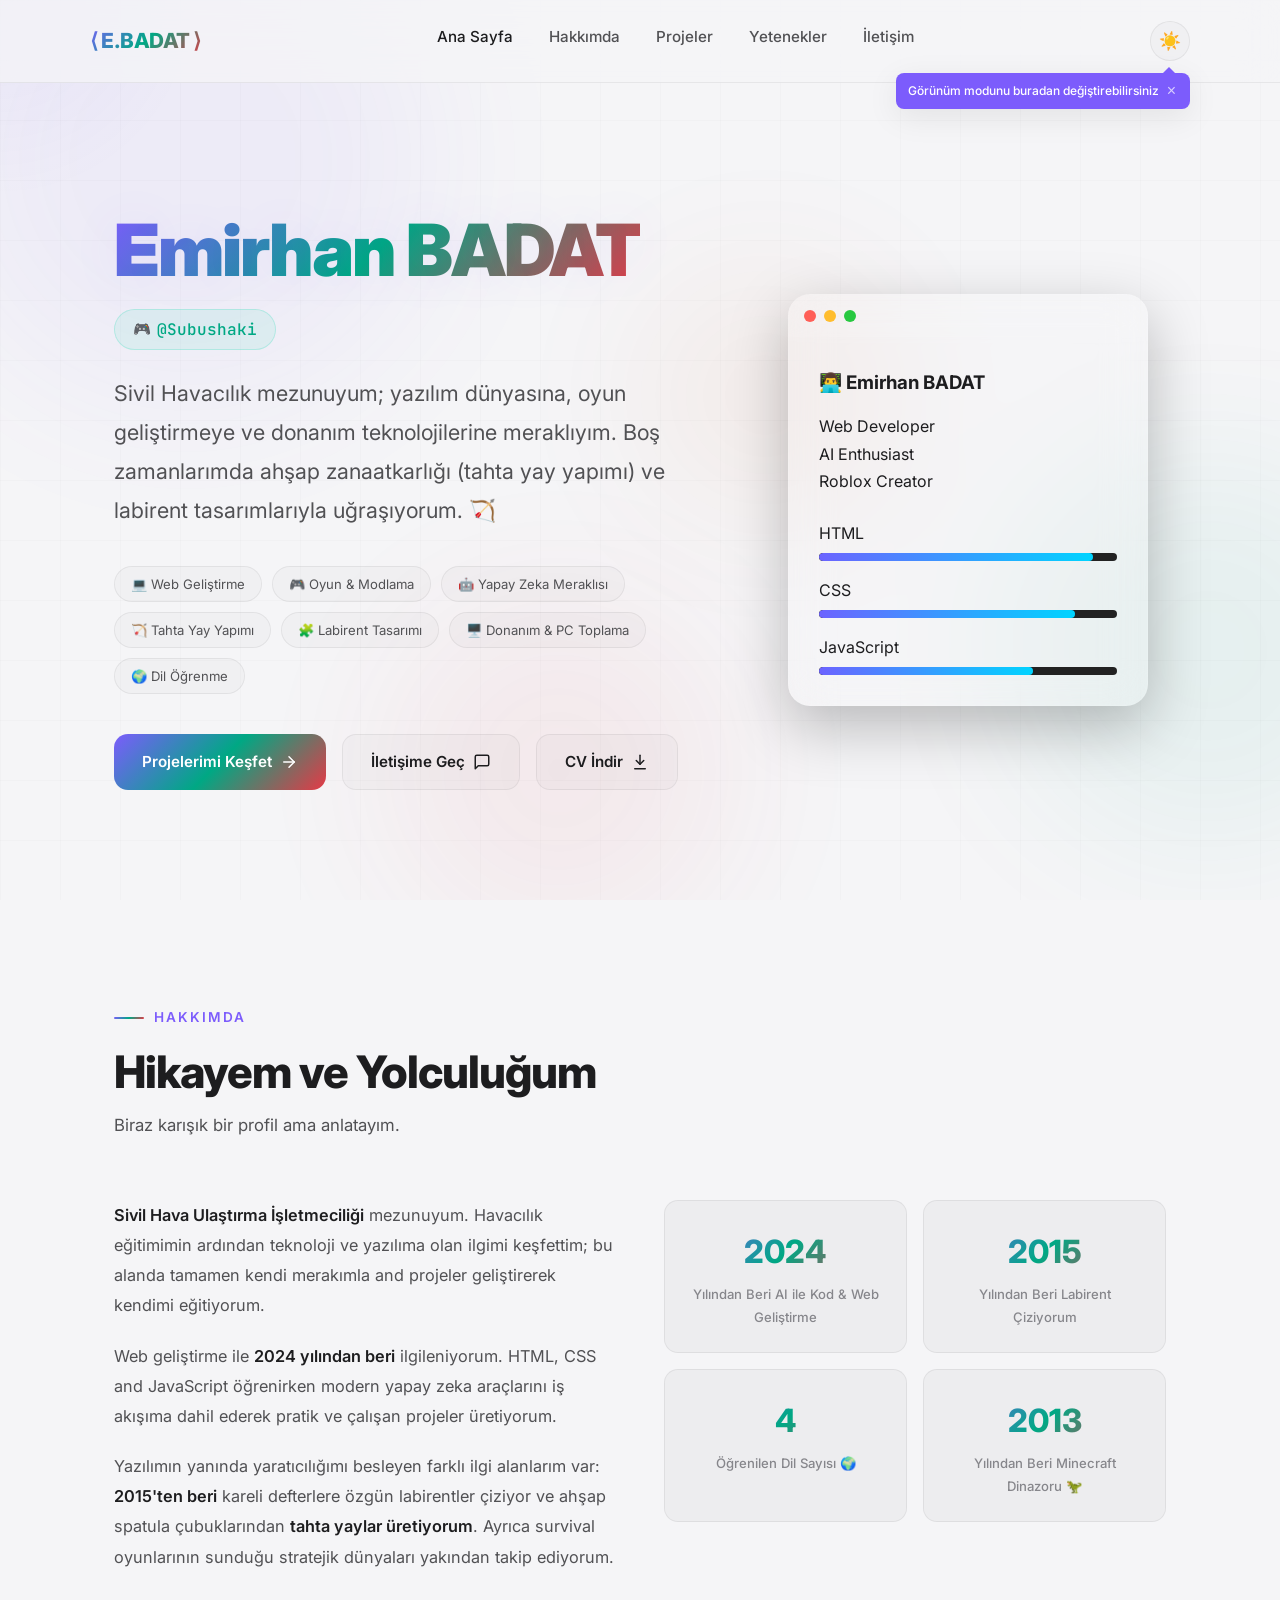
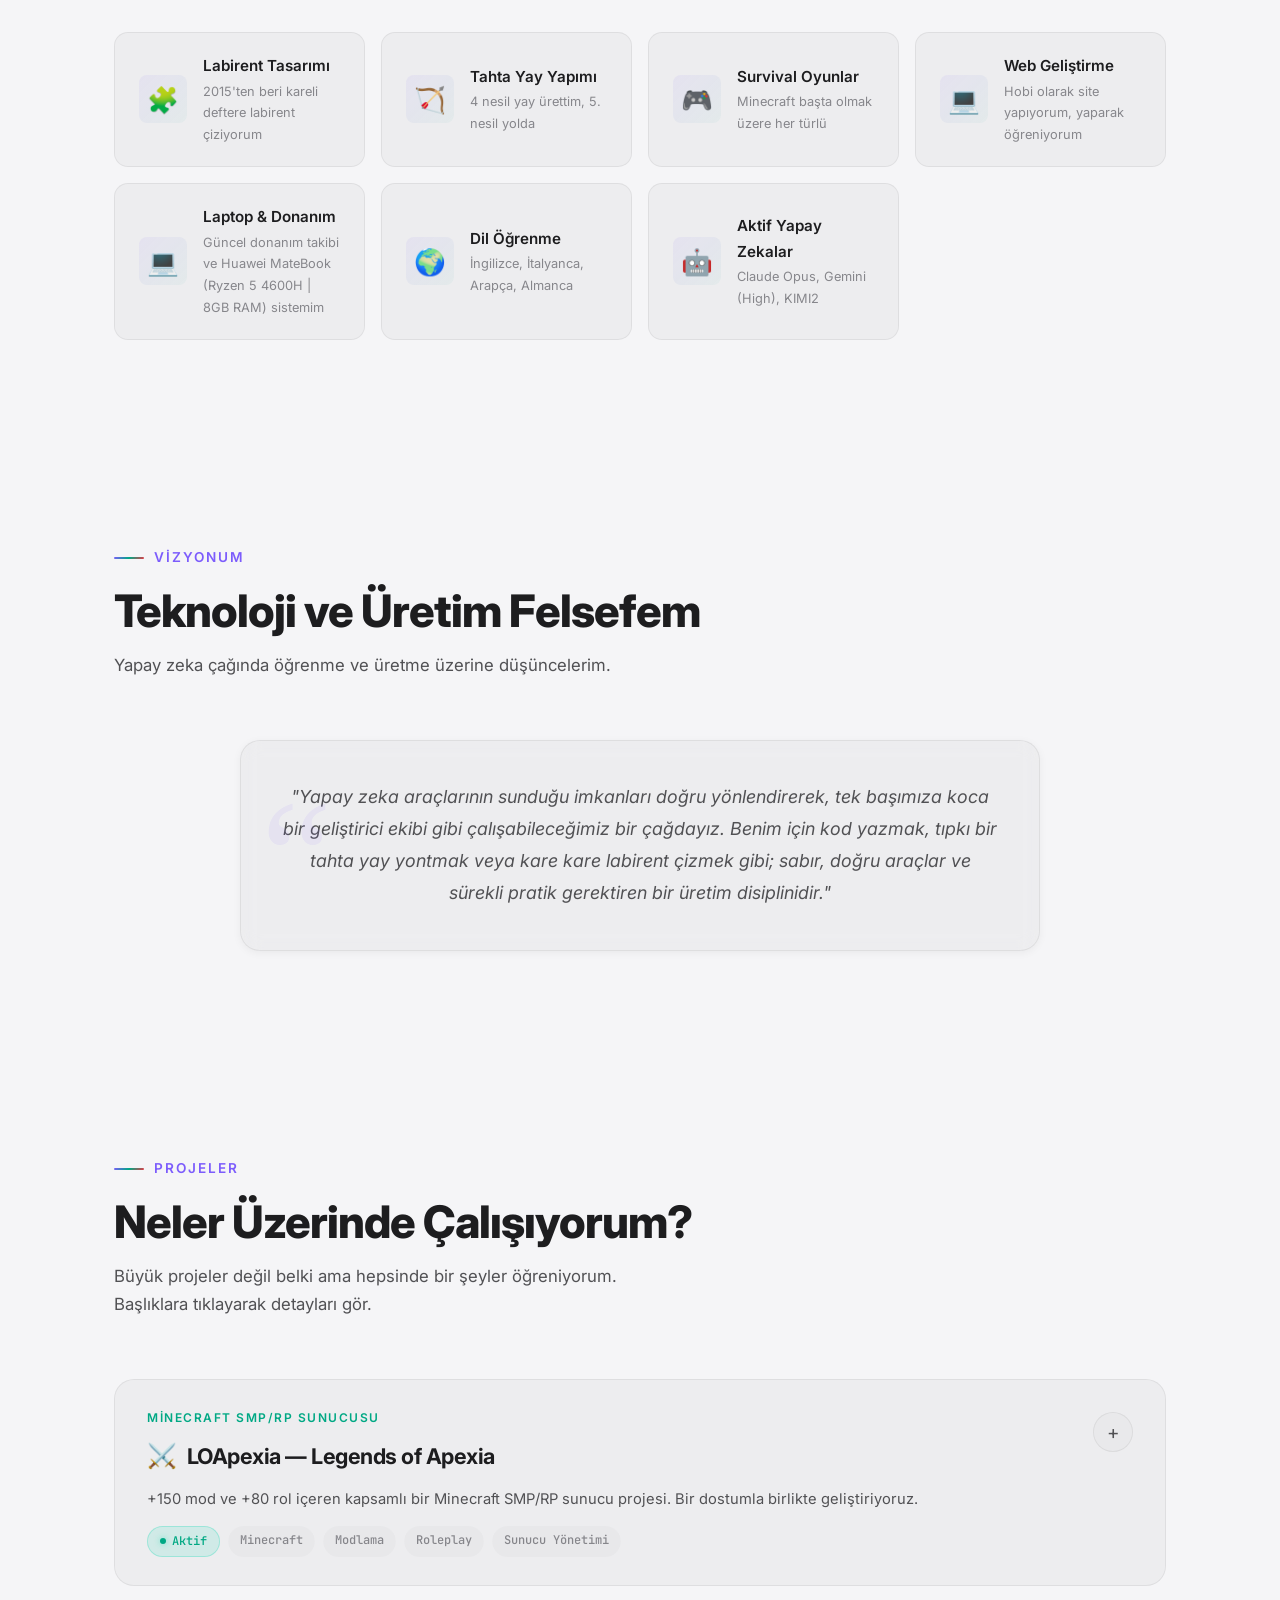
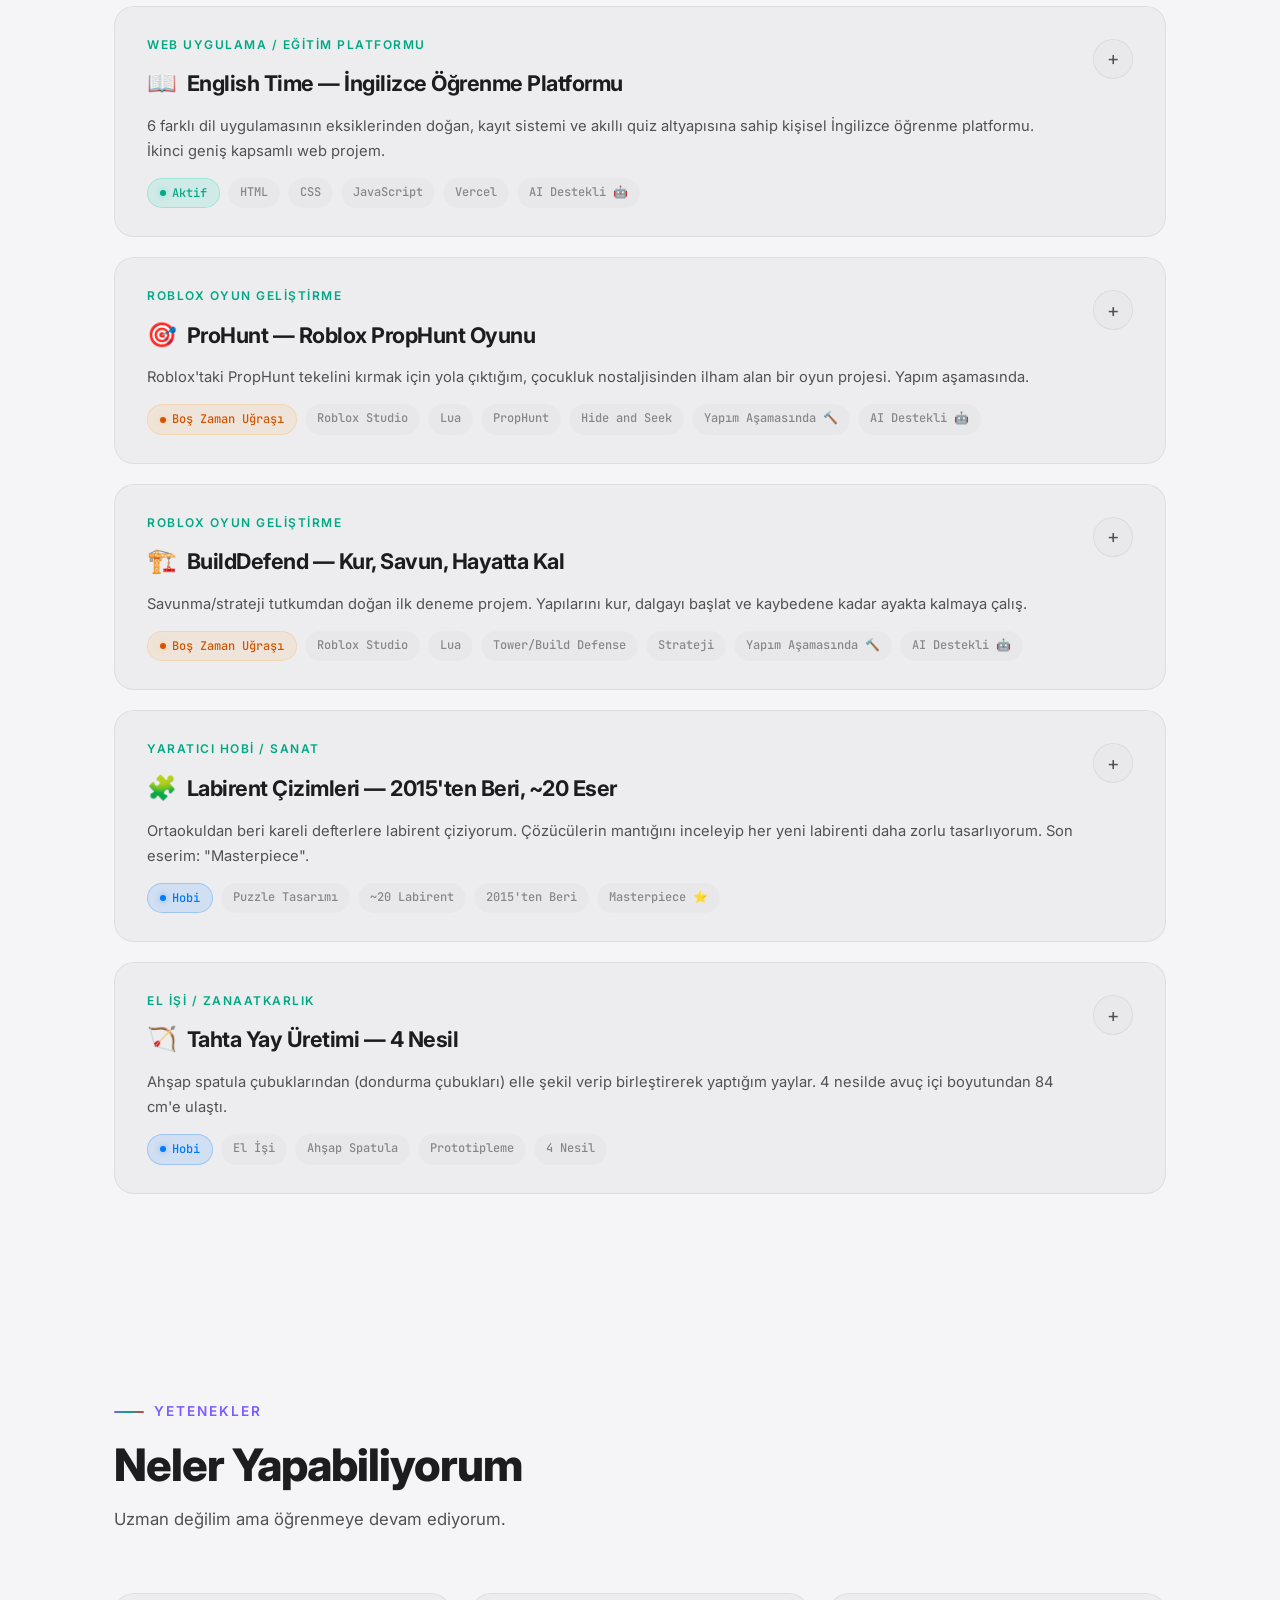
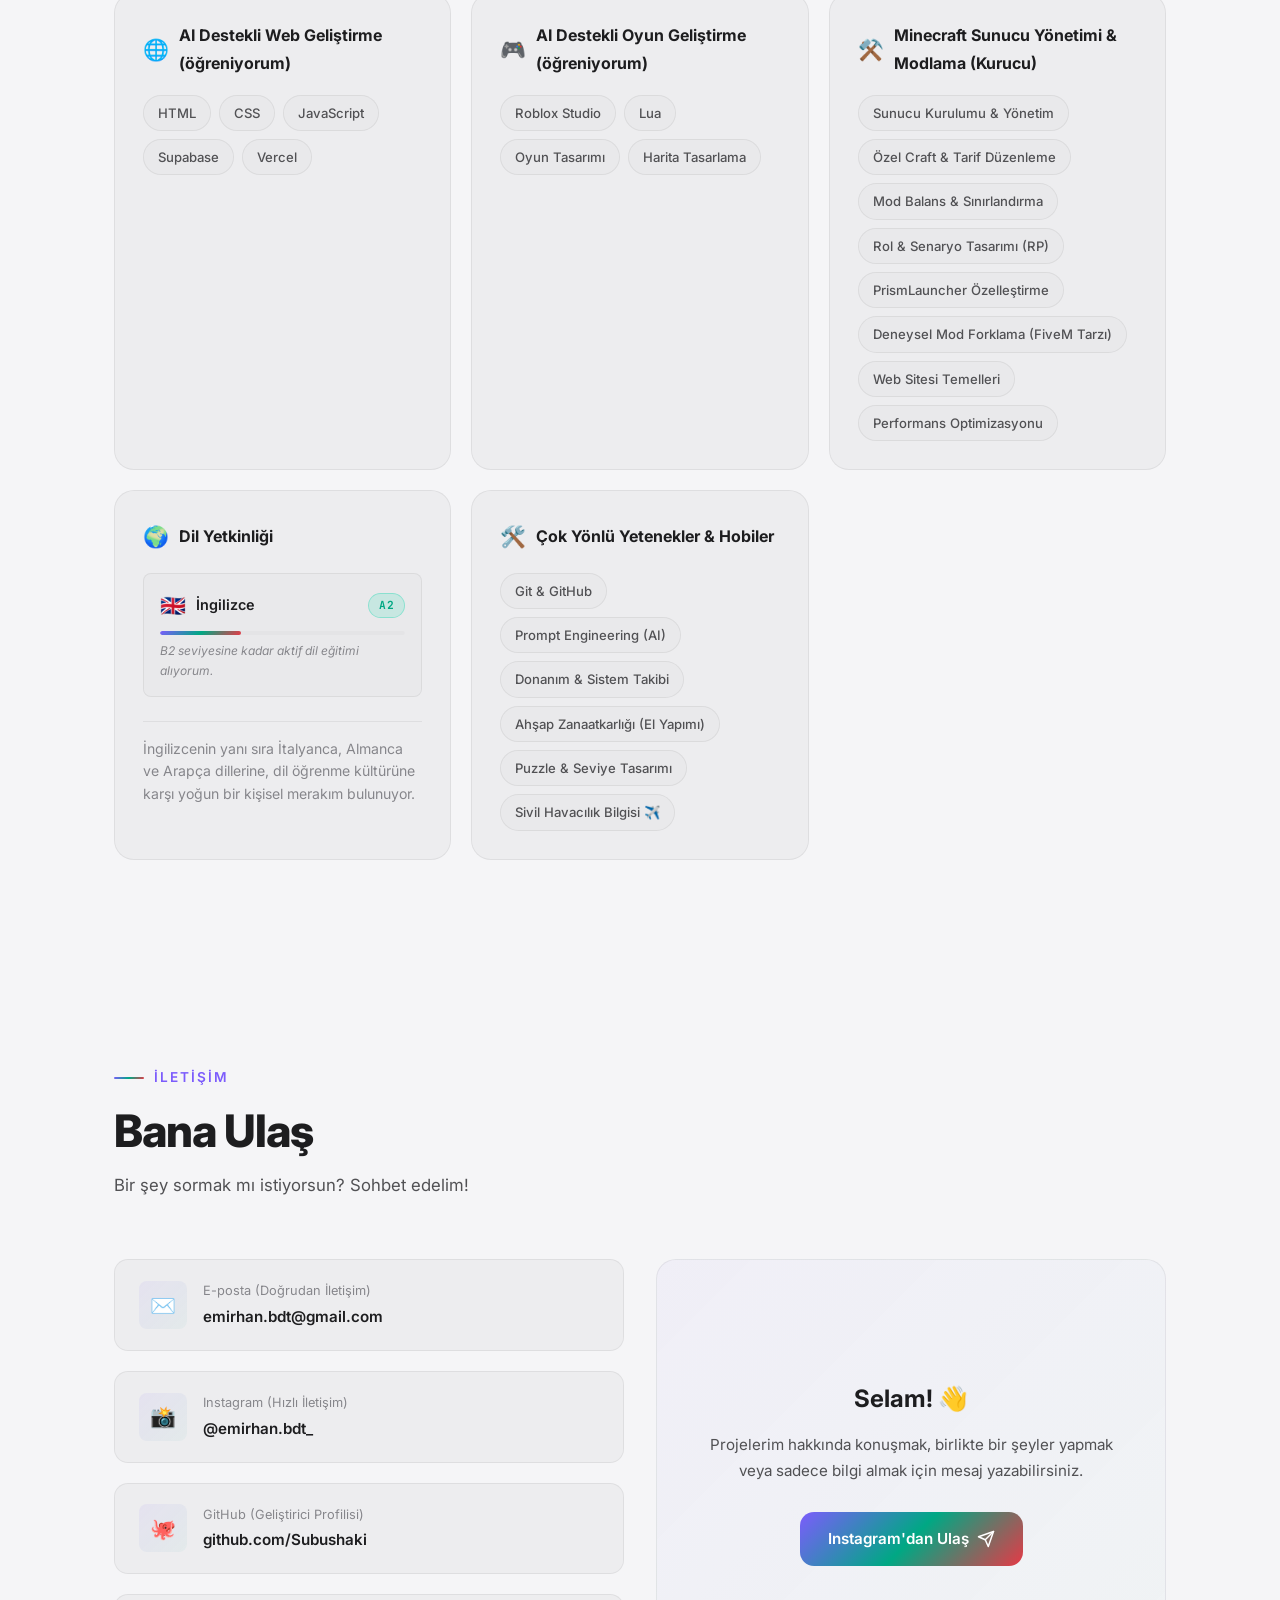
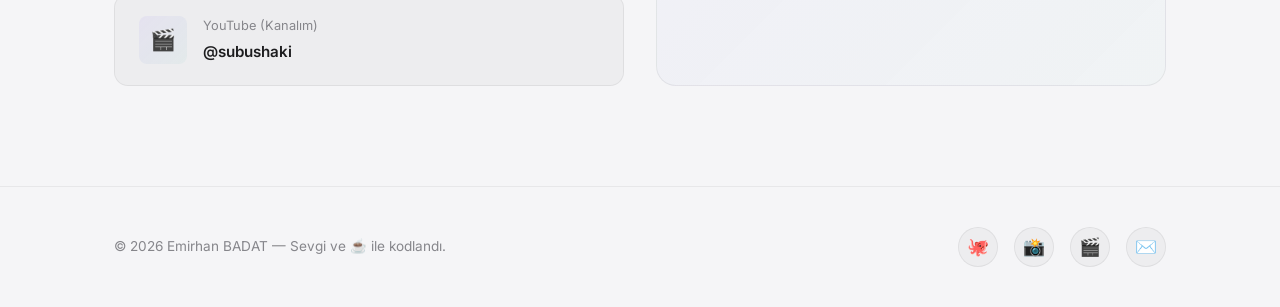
==== commit bb6acad4: "style: macOS kartı ve vizyon bölümü eklendi, metinler sadeleştirildi ve mobil responsive hataları dü" ====
--- a/index.html
+++ b/index.html
@@ -13,7 +13,7 @@
   </script>
 </head>
 <body>
-
+  <div id="scrollProgress"></div>
   <!-- Animated Background -->
   <div class="bg-animation">
     <div class="bg-orb"></div>
@@ -27,7 +27,7 @@
   <!-- Navbar -->
   <nav class="navbar" id="navbar">
     <div class="navbar-inner">
-      <div class="navbar-logo">⟨ E.BADAT ⟩</div>
+      <div class="navbar-logo"><a href="index.html">⟨ E.BADAT ⟩</a></div>
       <ul class="navbar-links" id="navLinks">
         <li><a href="#hero">Ana Sayfa</a></li>
         <li><a href="#about">Hakkımda</a></li>
@@ -57,42 +57,73 @@
     <!-- ==================== HERO ==================== -->
     <section class="hero" id="hero">
       <div class="hero-content">
-        <div class="hero-badge">
-          <span class="dot"></span>
-          Yeni şeyler öğrenmeye açık
-        </div>
-        <p class="hero-greeting">Selam, ben</p>
-        <h1 class="hero-name">
-          <span class="gradient-text">Emirhan BADAT</span>
-        </h1>
-        <a href="profiles.html" class="hero-nickname" title="Oyun profillerimi gör">
-          @Subushaki
-        </a>
-        <p class="hero-tagline">
-          Sivil Havacılık mezunu, yazılıma meraklı, survival oyun bağımlısı 
-          ve ortaokuldan beri labirent çizen bir tuhaf adam. 
-          Hobi olarak web siteleri yapıyor, Roblox'ta oyun geliştiriyor 
-          ve tahta yay üretiyorum. Evet, tahta yay. 🏹
-        </p>
-        <div class="hero-tags">
-          <span class="hero-tag">💻 Web Geliştirme</span>
-          <span class="hero-tag">🎮 Oyun & Modlama</span>
-          <span class="hero-tag">🤖 Yapay Zeka Meraklısı</span>
-          <span class="hero-tag">🏹 Tahta Yay Yapımı</span>
-          <span class="hero-tag">🧩 Labirent Tasarımı</span>
-          <span class="hero-tag">🖥️ Donanım & PC Toplama</span>
-          <span class="hero-tag">🌍 Dil Öğrenme</span>
-        </div>
-        <div class="hero-cta">
-          <a href="#projects" class="btn-primary">
-            Projelerimi Keşfet
-            <svg width="18" height="18" viewBox="0 0 24 24" fill="none" stroke="currentColor" stroke-width="2" stroke-linecap="round" stroke-linejoin="round"><path d="M5 12h14"/><path d="m12 5 7 7-7 7"/></svg>
+
+        <div class="hero-info">
+          <h1 class="hero-name">
+            <span class="gradient-text">Emirhan BADAT</span>
+          </h1>
+          <a href="profiles.html" class="hero-nickname" title="Oyun profillerimi gör">
+            @Subushaki
           </a>
-          <a href="#contact" class="btn-secondary">
-            İletişime Geç
-            <svg width="18" height="18" viewBox="0 0 24 24" fill="none" stroke="currentColor" stroke-width="2" stroke-linecap="round" stroke-linejoin="round"><path d="M21 15a2 2 0 0 1-2 2H7l-4 4V5a2 2 0 0 1 2-2h14a2 2 0 0 1 2 2z"/></svg>
-          </a>
-        </div>
+          <p class="hero-tagline">
+            Sivil Havacılık mezunuyum; yazılım dünyasına, oyun geliştirmeye ve donanım teknolojilerine meraklıyım. 
+            Boş zamanlarımda ahşap zanaatkarlığı (tahta yay yapımı) ve labirent tasarımlarıyla uğraşıyorum. 🏹
+          </p>
+          <div class="hero-tags">
+            <span class="hero-tag">💻 Web Geliştirme</span>
+            <span class="hero-tag">🎮 Oyun & Modlama</span>
+            <span class="hero-tag">🤖 Yapay Zeka Meraklısı</span>
+            <span class="hero-tag">🏹 Tahta Yay Yapımı</span>
+            <span class="hero-tag">🧩 Labirent Tasarımı</span>
+            <span class="hero-tag">🖥️ Donanım & PC Toplama</span>
+            <span class="hero-tag">🌍 Dil Öğrenme</span>
+          </div>
+          <div class="hero-cta">
+            <a href="#projects" class="btn-primary">
+              Projelerimi Keşfet
+              <svg width="18" height="18" viewBox="0 0 24 24" fill="none" stroke="currentColor" stroke-width="2" stroke-linecap="round" stroke-linejoin="round"><path d="M5 12h14"/><path d="m12 5 7 7-7 7"/></svg>
+            </a>
+            <a href="#contact" class="btn-secondary">
+              İletişime Geç
+              <svg width="18" height="18" viewBox="0 0 24 24" fill="none" stroke="currentColor" stroke-width="2" stroke-linecap="round" stroke-linejoin="round"><path d="M21 15a2 2 0 0 1-2 2H7l-4 4V5a2 2 0 0 1 2-2h14a2 2 0 0 1 2 2z"/></svg>
+            </a>
+            <a href="portfolio-cv.zip" class="btn-secondary btn-download" download>
+              CV İndir
+              <svg width="18" height="18" viewBox="0 0 24 24" fill="none" stroke="currentColor" stroke-width="2" stroke-linecap="round" stroke-linejoin="round"><path d="M12 3v12"/><path d="m7 10 5 5 5-5"/><path d="M5 21h14"/></svg>
+            </a>
+          </div>
+        </div>
+
+
+        <div class="hero-preview">
+          <div class="preview-window">
+              <div class="preview-top">
+                  <span></span>
+                  <span></span>
+                  <span></span>
+              </div>
+              <div class="preview-body">
+                  <h3>👨‍💻 Emirhan BADAT</h3>
+                  <p>Web Developer</p>
+                  <p>AI Enthusiast</p>
+                  <p>Roblox Creator</p>
+                  <div class="preview-bars">
+                      <div>
+                          HTML
+                          <div><span style="width:92%"></span></div>
+                      </div>
+                      <div>
+                          CSS
+                          <div><span style="width:86%"></span></div>
+                      </div>
+                      <div>
+                          JavaScript
+                          <div><span style="width:72%"></span></div>
+                      </div>
+                  </div>
+                </div>
+              </div>
+          </div>
       </div>
     </section>
 
@@ -100,27 +131,20 @@
     <section class="section" id="about">
       <div class="section-header animate-on-scroll">
         <div class="section-label">Hakkımda</div>
-        <h2 class="section-title">Kim Bu Adam?</h2>
+        <h2 class="section-title">Hikayem ve Yolculuğum</h2>
         <p class="section-subtitle">Biraz karışık bir profil ama anlatayım.</p>
       </div>
 
       <div class="about-grid">
         <div class="about-text animate-on-scroll">
           <p>
-            <strong>Sivil Hava Ulaştırma İşletmeciliği</strong> önlisans mezunuyum ama hayat beni 
-            teknoloji ve yazılım dünyasına çekti. Klasik bir "eğitim aldım, sertifikam var" hikayesi 
-            değil bu — tamamen meraktan ve hobi olarak öğreniyorum.
+            <strong>Sivil Hava Ulaştırma İşletmeciliği</strong> mezunuyum. Havacılık eğitimimin ardından teknoloji ve yazılıma olan ilgimi keşfettim; bu alanda tamamen kendi merakımla and projeler geliştirerek kendimi eğitiyorum.
           </p>
           <p>
-            Web geliştirme ile <strong>2024'ten beri</strong> uğraşıyorum. HTML, CSS öğrenirken 
-            bir yandan da yapay zeka araçlarının yardımıyla projeler çıkarmaya çalışıyorum. 
-            Doğru düzgün bir kurs almadım, "yaparak öğren" felsefesiyle ilerliyorum.
+            Web geliştirme ile <strong>2024 yılından beri</strong> ilgileniyorum. HTML, CSS and JavaScript öğrenirken modern yapay zeka araçlarını iş akışıma dahil ederek pratik ve çalışan projeler üretiyorum.
           </p>
           <p>
-            Ama beni asıl farklı kılan şey hobilerim: <strong>Ortaokuldan beri kareli defterlere 
-            labirent çiziyorum</strong> (2015'ten beri). Ayrıca <strong>tahta yay üretiyorum</strong>. 
-            Bir de tabii ki survival oyunlar — başta <strong>Minecraft</strong> olmak üzere 
-            her türlü hayatta kalma oyununun bağımlısıyım.
+            Yazılımın yanında yaratıcılığımı besleyen farklı ilgi alanlarım var: <strong>2015'ten beri</strong> kareli defterlere özgün labirentler çiziyor ve ahşap spatula çubuklarından <strong>tahta yaylar üretiyorum</strong>. Ayrıca survival oyunlarının sunduğu stratejik dünyaları yakından takip ediyorum.
           </p>
         </div>
 
@@ -194,6 +218,20 @@
             <div class="interest-name">Aktif Yapay Zekalar</div>
             <div class="interest-desc">Claude Opus, Gemini (High), KIMI2</div>
           </div>
+        </div>
+      </div>
+    </section>
+
+    <!-- ==================== VISION ==================== -->
+    <section class="section animate-on-scroll" id="vision">
+      <div class="section-header">
+        <div class="section-label">Vizyonum</div>
+        <h2 class="section-title">Teknoloji ve Üretim Felsefem</h2>
+        <p class="section-subtitle">Yapay zeka çağında öğrenme ve üretme üzerine düşüncelerim.</p>
+      </div>
+      <div class="vision-card">
+        <div class="vision-quote">
+          "Yapay zeka araçlarının sunduğu imkanları doğru yönlendirerek, tek başımıza koca bir geliştirici ekibi gibi çalışabileceğimiz bir çağdayız. Benim için kod yazmak, tıpkı bir tahta yay yontmak veya kare kare labirent çizmek gibi; sabır, doğru araçlar ve sürekli pratik gerektiren bir üretim disiplinidir."
         </div>
       </div>
     </section>
@@ -558,7 +596,7 @@
     <section class="section" id="skills">
       <div class="section-header animate-on-scroll">
         <div class="section-label">Yetenekler</div>
-        <h2 class="section-title">Neler Biliyorum (ve Öğreniyorum)</h2>
+        <h2 class="section-title">Neler Yapabiliyorum</h2>
         <p class="section-subtitle">Uzman değilim ama öğrenmeye devam ediyorum.</p>
       </div>
 
@@ -607,9 +645,9 @@
         <div class="skill-group animate-on-scroll">
           <div class="skill-group-title">
             <span class="skill-group-icon">🌍</span>
-            Dil Bilgisi
-          </div>
-          <div class="lang-skills">
+            Dil Yetkinliği
+          </div>
+          <div class="lang-skills-refined">
             <div class="lang-item">
               <div class="lang-header">
                 <span class="lang-flag">🇬🇧</span>
@@ -617,35 +655,11 @@
                 <span class="lang-level level-a2">A2</span>
               </div>
               <div class="lang-bar"><div class="lang-bar-fill" style="width: 33%"></div></div>
-              <div class="lang-note">B2'ye kadar kurumda eğitim alıyorum</div>
-            </div>
-            <div class="lang-item">
-              <div class="lang-header">
-                <span class="lang-flag">🇮🇹</span>
-                <span class="lang-name">İtalyanca</span>
-                <span class="lang-level level-a1">A1</span>
-              </div>
-              <div class="lang-bar"><div class="lang-bar-fill" style="width: 17%"></div></div>
-              <div class="lang-note">Kendi çabamla, günlük basit cümleler</div>
-            </div>
-            <div class="lang-item">
-              <div class="lang-header">
-                <span class="lang-flag">🇸🇦</span>
-                <span class="lang-name">Arapça</span>
-                <span class="lang-level level-a1">A1</span>
-              </div>
-              <div class="lang-bar"><div class="lang-bar-fill" style="width: 17%"></div></div>
-              <div class="lang-note">Öğrenmeyi planlıyorum</div>
-            </div>
-            <div class="lang-item">
-              <div class="lang-header">
-                <span class="lang-flag">🇩🇪</span>
-                <span class="lang-name">Almanca</span>
-                <span class="lang-level level-soon">Yakında</span>
-              </div>
-              <div class="lang-bar"><div class="lang-bar-fill" style="width: 5%"></div></div>
-              <div class="lang-note">İngilizce kursumla hediye A1 kursu alacağım</div>
-            </div>
+              <div class="lang-note">B2 seviyesine kadar aktif dil eğitimi alıyorum.</div>
+            </div>
+            <p class="lang-extra-note">
+              İngilizcenin yanı sıra İtalyanca, Almanca ve Arapça dillerine, dil öğrenme kültürüne karşı yoğun bir kişisel merakım bulunuyor.
+            </p>
           </div>
         </div>
         <div class="skill-group animate-on-scroll">
@@ -692,7 +706,7 @@
           <a href="https://github.com/Subushaki" target="_blank" rel="noopener" class="contact-card animate-on-scroll">
             <div class="contact-icon">🐙</div>
             <div>
-              <div class="contact-label">GitHub (Geliştirici Profili)</div>
+              <div class="contact-label">GitHub (Geliştirici Profilisi)</div>
               <div class="contact-value">github.com/Subushaki</div>
             </div>
           </a>
--- a/style.css
+++ b/style.css
@@ -231,10 +231,15 @@
 }
 
 .navbar.scrolled {
-  padding: 10px 24px;
+  padding: 12px 26px;
   background: var(--bg-navbar-scrolled);
-  box-shadow: var(--shadow-md);
-}
+  backdrop-filter: blur(30px);
+  -webkit-backdrop-filter: blur(30px);
+  border-bottom: 1px solid var(--border-subtle);
+  box-shadow: 0 10px 40px rgba(0, 0, 0, 0.18);
+  transform: translateY(0);
+}
+
 
 .navbar-inner {
   max-width: 1100px;
@@ -252,42 +257,38 @@
   -webkit-text-fill-color: transparent;
   background-clip: text;
   letter-spacing: -0.5px;
-}
-
-.navbar-links {
-  display: flex;
-  gap: 32px;
-  list-style: none;
-}
-
-.navbar-links a {
-  color: var(--text-secondary);
-  text-decoration: none;
-  font-size: 0.9rem;
-  font-weight: 500;
-  position: relative;
-  transition: var(--transition-fast);
-  padding: 4px 0;
-}
-
-.navbar-links a::after {
-  content: '';
-  position: absolute;
-  bottom: -2px;
-  left: 0;
-  width: 0;
-  height: 2px;
-  background: var(--gradient-main);
-  border-radius: 1px;
-  transition: var(--transition-smooth);
-}
-
-.navbar-links a:hover {
-  color: var(--text-primary);
-}
-
-.navbar-links a:hover::after {
-  width: 100%;
+  transition:.35s;
+}
+
+.navbar-logo:hover{
+
+transform:scale(1.05);
+
+filter:drop-shadow(0 0 15px rgba(124,92,252,.4));
+
+}
+
+.navbar-links a{
+  position:relative;
+  overflow:hidden;
+  display:inline-block;
+}
+
+.navbar-links a::before{
+  content:"";
+  position:absolute;
+  left:0;
+  bottom:0;
+  width:100%;
+  height:2px;
+  background:linear-gradient(90deg,transparent,#7c5cfc,#00d4aa,transparent);
+  transform: scaleX(0);
+  transform-origin: left;
+  transition: transform .35s ease;
+}
+
+.navbar-links a:hover::before{
+  transform: scaleX(1);
 }
 
 .navbar-actions {
@@ -451,8 +452,10 @@
   font-weight: 900;
   line-height: 1.1;
   letter-spacing: -2px;
+  margin-top: 0;
   margin-bottom: 20px;
   animation: fadeSlideUp 0.8s ease-out 0.2s both;
+  text-shadow: 0 0 50px rgba(124,92,252,.08);
 }
 
 .hero-name .gradient-text {
@@ -470,6 +473,7 @@
   font-size: 1rem;
   font-weight: 500;
   color: var(--accent-2);
+  margin-top: 0;
   text-decoration: none;
   padding: 6px 18px;
   background: rgba(0, 212, 170, 0.08);
@@ -486,6 +490,11 @@
   font-size: 0.9rem;
 }
 
+.hero-name:hover{
+  transform:translateY(-3px);
+  transition:.4s;
+}
+
 .hero-nickname:hover {
   background: rgba(0, 212, 170, 0.15);
   border-color: var(--accent-2);
@@ -531,8 +540,18 @@
 
 .hero-cta {
   display: flex;
+  flex-wrap: wrap;
   gap: 16px;
   animation: fadeSlideUp 0.8s ease-out 0.5s both;
+}
+
+.btn-download {
+  background: linear-gradient(135deg, rgba(124, 92, 252, 0.18), rgba(0, 168, 132, 0.16));
+  border-color: var(--border-accent);
+}
+
+.btn-download:hover {
+  box-shadow: 0 0 20px rgba(0, 168, 132, 0.2);
 }
 
 .btn-primary {
@@ -562,9 +581,9 @@
   transition: var(--transition-fast);
 }
 
-.btn-primary:hover {
-  transform: translateY(-2px);
-  box-shadow: var(--shadow-glow);
+.btn-primary:hover{
+  transform:translateY(-4px) scale(1.02);
+  box-shadow:0 0 20px rgba(124,92,252,.4), 0 10px 40px rgba(124,92,252,.3), 0 25px 60px rgba(124,92,252,.18);
 }
 
 .btn-primary:hover::before {
@@ -790,11 +809,10 @@
   transition: var(--transition-smooth);
 }
 
-.project-card:hover {
-  background: var(--bg-card-hover);
-  border-color: var(--border-accent);
-  box-shadow: var(--shadow-glow);
-  transform: translateY(-4px);
+.project-card:hover{
+  transform:translateY(-10px) scale(1.015);
+  border-color:#7c5cfc;
+  box-shadow:0 0 25px rgba(124,92,252,.2), 0 20px 60px rgba(0,0,0,.18);
 }
 
 .project-card:hover::before {
@@ -1261,6 +1279,49 @@
   color: var(--text-secondary);
   margin-bottom: 28px;
   font-size: 0.95rem;
+}
+
+.contact-form {
+  width: 100%;
+  display: flex;
+  flex-direction: column;
+  gap: 12px;
+  text-align: left;
+}
+
+.contact-form input,
+.contact-form textarea {
+  width: 100%;
+  border: 1px solid var(--border-subtle);
+  background: var(--bg-glass);
+  color: var(--text-primary);
+  border-radius: var(--radius-sm);
+  padding: 12px 14px;
+  font: inherit;
+  transition: var(--transition-fast);
+}
+
+.contact-form input:focus,
+.contact-form textarea:focus {
+  outline: none;
+  border-color: var(--accent-1);
+  box-shadow: 0 0 0 3px rgba(124, 92, 252, 0.12);
+}
+
+.contact-form textarea {
+  resize: vertical;
+  min-height: 120px;
+}
+
+.form-status {
+  min-height: 1.2em;
+  margin-top: 4px;
+  font-size: 0.9rem;
+  color: var(--accent-2);
+}
+
+.form-status.error {
+  color: var(--accent-3);
 }
 
 /* ========== FOOTER ========== */
@@ -1367,6 +1428,7 @@
 
   .hero-name {
     letter-spacing: -1px;
+    text-shadow:0 0 50px rgba(124,92,252,.08);
   }
 
   .hero-cta {
@@ -1469,3 +1531,278 @@
   transform: translate(-50%, -50%);
   transition: opacity 0.3s ease;
 }
+
+
+/*==============================
+SCROLL PROGRESS BAR
+==============================*/
+
+#scrollProgress{
+    position:fixed;
+    top:0;
+    left:0;
+    width:0%;
+    height:4px;
+    background:linear-gradient(
+        90deg,
+        #7c5cfc,
+        #00d4aa,
+        #ff6b9d
+    );
+    z-index:99999;
+    transition:width .08s linear;
+    box-shadow:0 0 10px rgba(124,92,252,.7), 0 0 20px rgba(124,92,252,.4);
+}
+
+.hero{
+  display:flex;
+  align-items:center;
+  min-height: 100vh;
+  padding-top: 100px;
+}
+.hero-content{
+  display:grid;
+  grid-template-columns:1.2fr .8fr;
+  gap:60px;
+  align-items:center;
+  width: 100%;
+}
+.hero-info{
+  display:flex;
+  flex-direction:column;
+  align-items:flex-start;
+}
+
+.hero-preview{
+  display:flex;
+  justify-content:center;
+}
+
+.preview-window{
+  width:360px;
+  background:rgba(255,255,255,.05);
+  backdrop-filter:blur(20px);
+  border:1px solid rgba(255,255,255,.08);
+  border-radius:22px;
+  overflow:hidden;
+  box-shadow:0 20px 60px rgba(0,0,0,.25);
+  transition:.35s;
+}
+
+.preview-window:hover{
+transform:translateY(-8px) rotateX(5deg);
+}
+
+.preview-top{
+  display:flex;
+  gap:8px;
+  padding:15px;
+  background:rgba(255,255,255,.04);
+}
+
+.preview-top span{
+  width:12px;
+  height:12px;
+  border-radius:50%;
+  background:#777;
+}
+
+.preview-top span:nth-child(1){
+  background:#ff5f57;
+}
+
+.preview-top span:nth-child(2){
+  background:#ffbd2e;
+}
+
+.preview-top span:nth-child(3){
+  background:#28c840;
+}
+
+.preview-body{
+  padding:30px;
+}
+
+.preview-body h3{
+  margin-bottom:15px;
+}
+
+.preview-bars{
+  margin-top:25px;
+  display:flex;
+  flex-direction:column;
+  gap:16px;
+}
+
+.preview-bars div div{
+  height:8px;
+  background:#222;
+  border-radius:20px;
+  overflow:hidden;
+  margin-top:6px;
+}
+
+.preview-bars span{
+  display:block;
+  height:100%;
+  background:linear-gradient(
+  90deg,
+  #6c63ff,
+  #00d4ff);
+  border-radius:20px;
+}
+
+@media (min-width: 769px) {
+  .navbar-links {
+    display: flex;
+    align-items: center;
+    gap: 32px;
+  }
+}
+
+.navbar-links {
+  list-style: none;
+}
+
+.navbar-links a{
+    position:relative;
+    text-decoration:none;
+    color:var(--text-secondary);
+    font-size:.95rem;
+    font-weight:500;
+    padding:8px 2px;
+    transition:.35s;
+}
+
+.navbar-links a:hover{
+    color:var(--text-primary);
+}
+
+.navbar-links a.active{
+    color:var(--accent-1);
+}
+
+.navbar-logo a{
+  text-decoration: none;
+}
+
+/* ========== VISION SECTION ========== */
+.vision-card {
+  background: var(--bg-card);
+  border: 1px solid var(--border-subtle);
+  border-radius: var(--radius-lg);
+  padding: 40px;
+  position: relative;
+  overflow: hidden;
+  max-width: 800px;
+  margin: 0 auto;
+  box-shadow: var(--shadow-sm);
+  backdrop-filter: blur(10px);
+  -webkit-backdrop-filter: blur(10px);
+  transition: var(--transition-smooth);
+}
+
+.vision-card:hover {
+  border-color: var(--border-accent);
+  box-shadow: var(--shadow-glow);
+  transform: translateY(-2px);
+}
+
+.vision-card::before {
+  content: '“';
+  position: absolute;
+  top: -20px;
+  left: 20px;
+  font-size: 10rem;
+  color: var(--accent-1);
+  opacity: 0.08;
+  font-family: serif;
+}
+
+.vision-quote {
+  font-size: 1.12rem;
+  line-height: 1.8;
+  color: var(--text-secondary);
+  font-style: italic;
+  text-align: center;
+}
+
+/* ========== LANG EXTRA ========== */
+.lang-skills-refined {
+  display: flex;
+  flex-direction: column;
+  gap: 16px;
+}
+
+.lang-extra-note {
+  font-size: 0.88rem;
+  color: var(--text-muted);
+  line-height: 1.6;
+  margin-top: 8px;
+  padding-top: 16px;
+  border-top: 1px solid var(--border-subtle);
+}
+
+/* ========== HERO RESPONSIVE FIXES ========== */
+@media (max-width: 991px) {
+  .hero {
+    padding-top: 120px;
+    min-height: auto;
+    padding-bottom: 60px;
+  }
+  .hero-content {
+    grid-template-columns: 1fr;
+    gap: 40px;
+    text-align: center;
+  }
+  .hero-info {
+    align-items: center;
+  }
+  .hero-tagline {
+    margin: 0 auto 24px;
+    max-width: 580px;
+  }
+  .hero-tags {
+    justify-content: center;
+  }
+  .hero-cta {
+    justify-content: center;
+    width: 100%;
+  }
+  .hero-preview {
+    margin-top: 20px;
+    display: flex;
+    justify-content: center;
+    width: 100%;
+  }
+  .preview-window {
+    max-width: 100%;
+    margin: 0 auto;
+  }
+}
+
+@media (max-width: 768px) {
+  .hero-cta {
+    flex-direction: column !important;
+    align-items: center;
+    width: 100%;
+  }
+  .hero-cta a {
+    width: 100%;
+    max-width: 320px;
+    justify-content: center;
+  }
+}
+
+@media (max-width: 480px) {
+  .hero-name {
+    font-size: 2.2rem;
+  }
+  .preview-window {
+    width: 100%;
+    max-width: 320px;
+  }
+  .preview-body {
+    padding: 20px;
+  }
+}
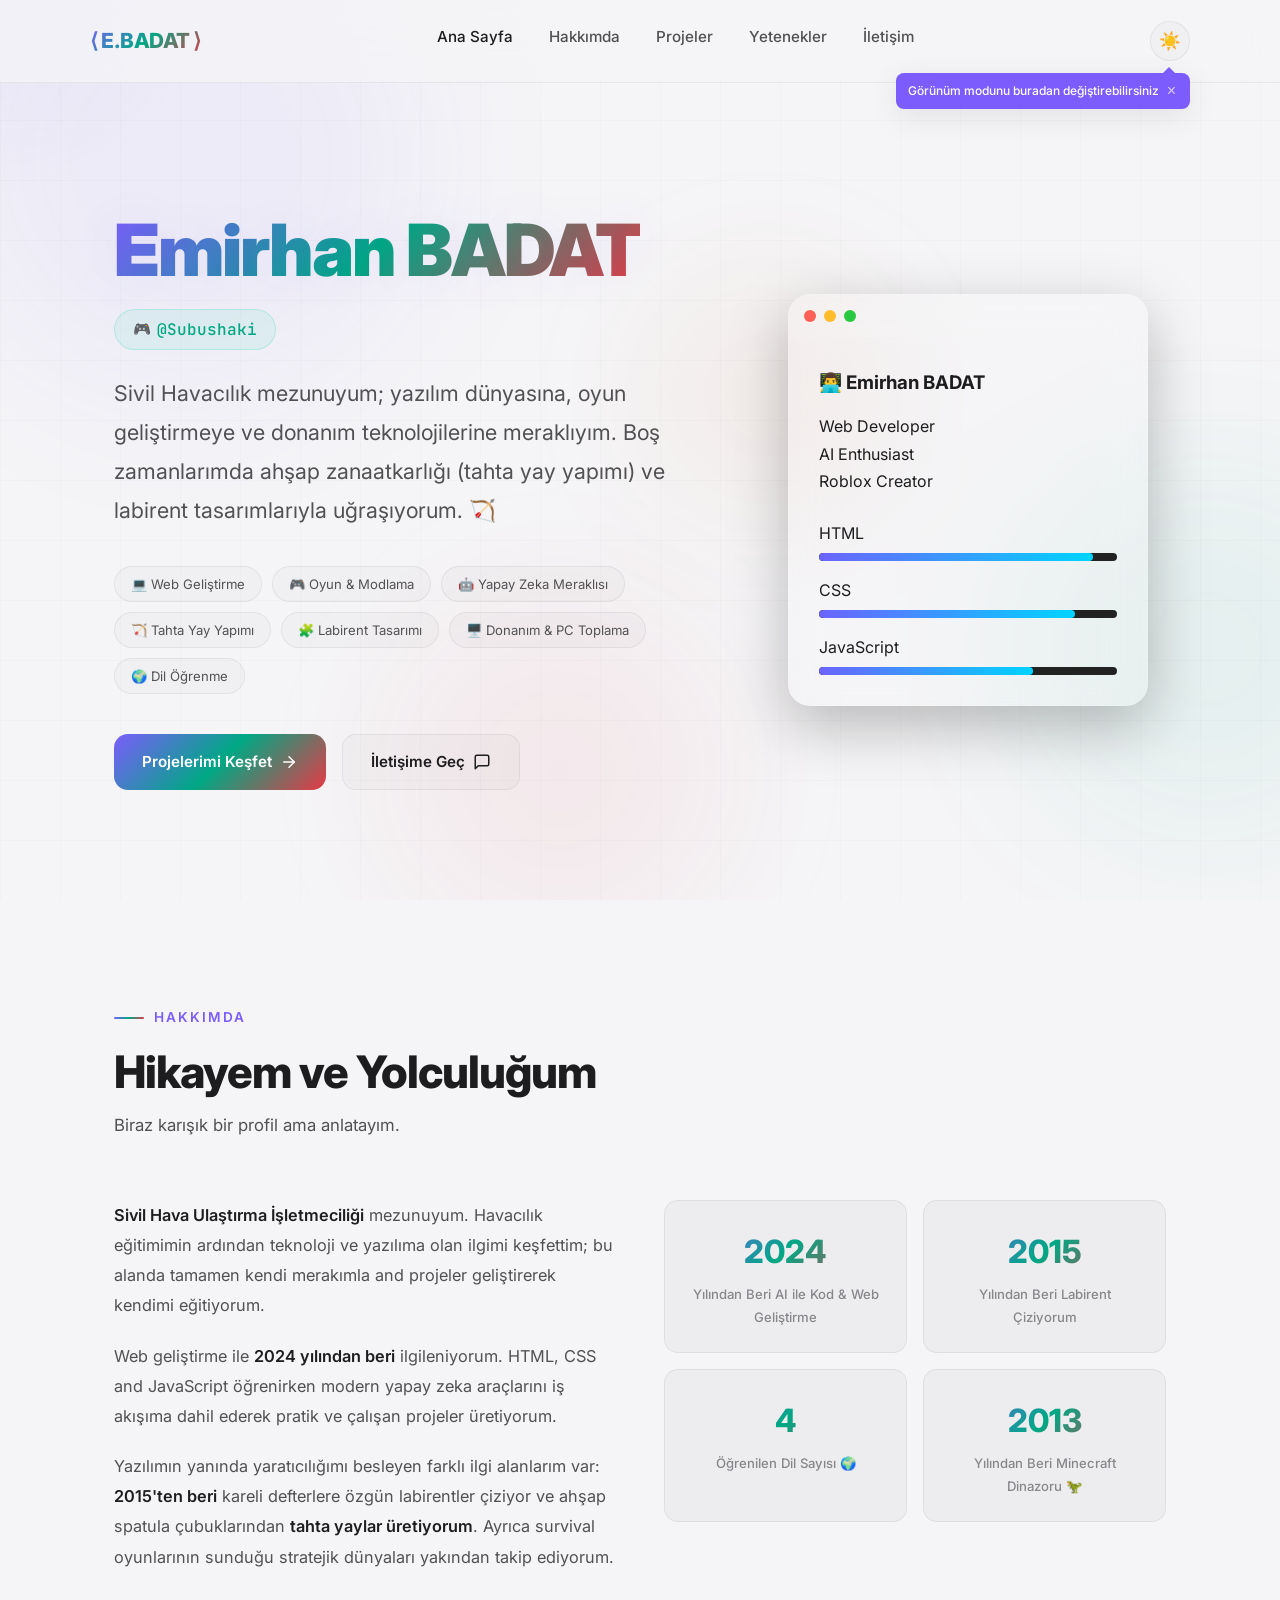
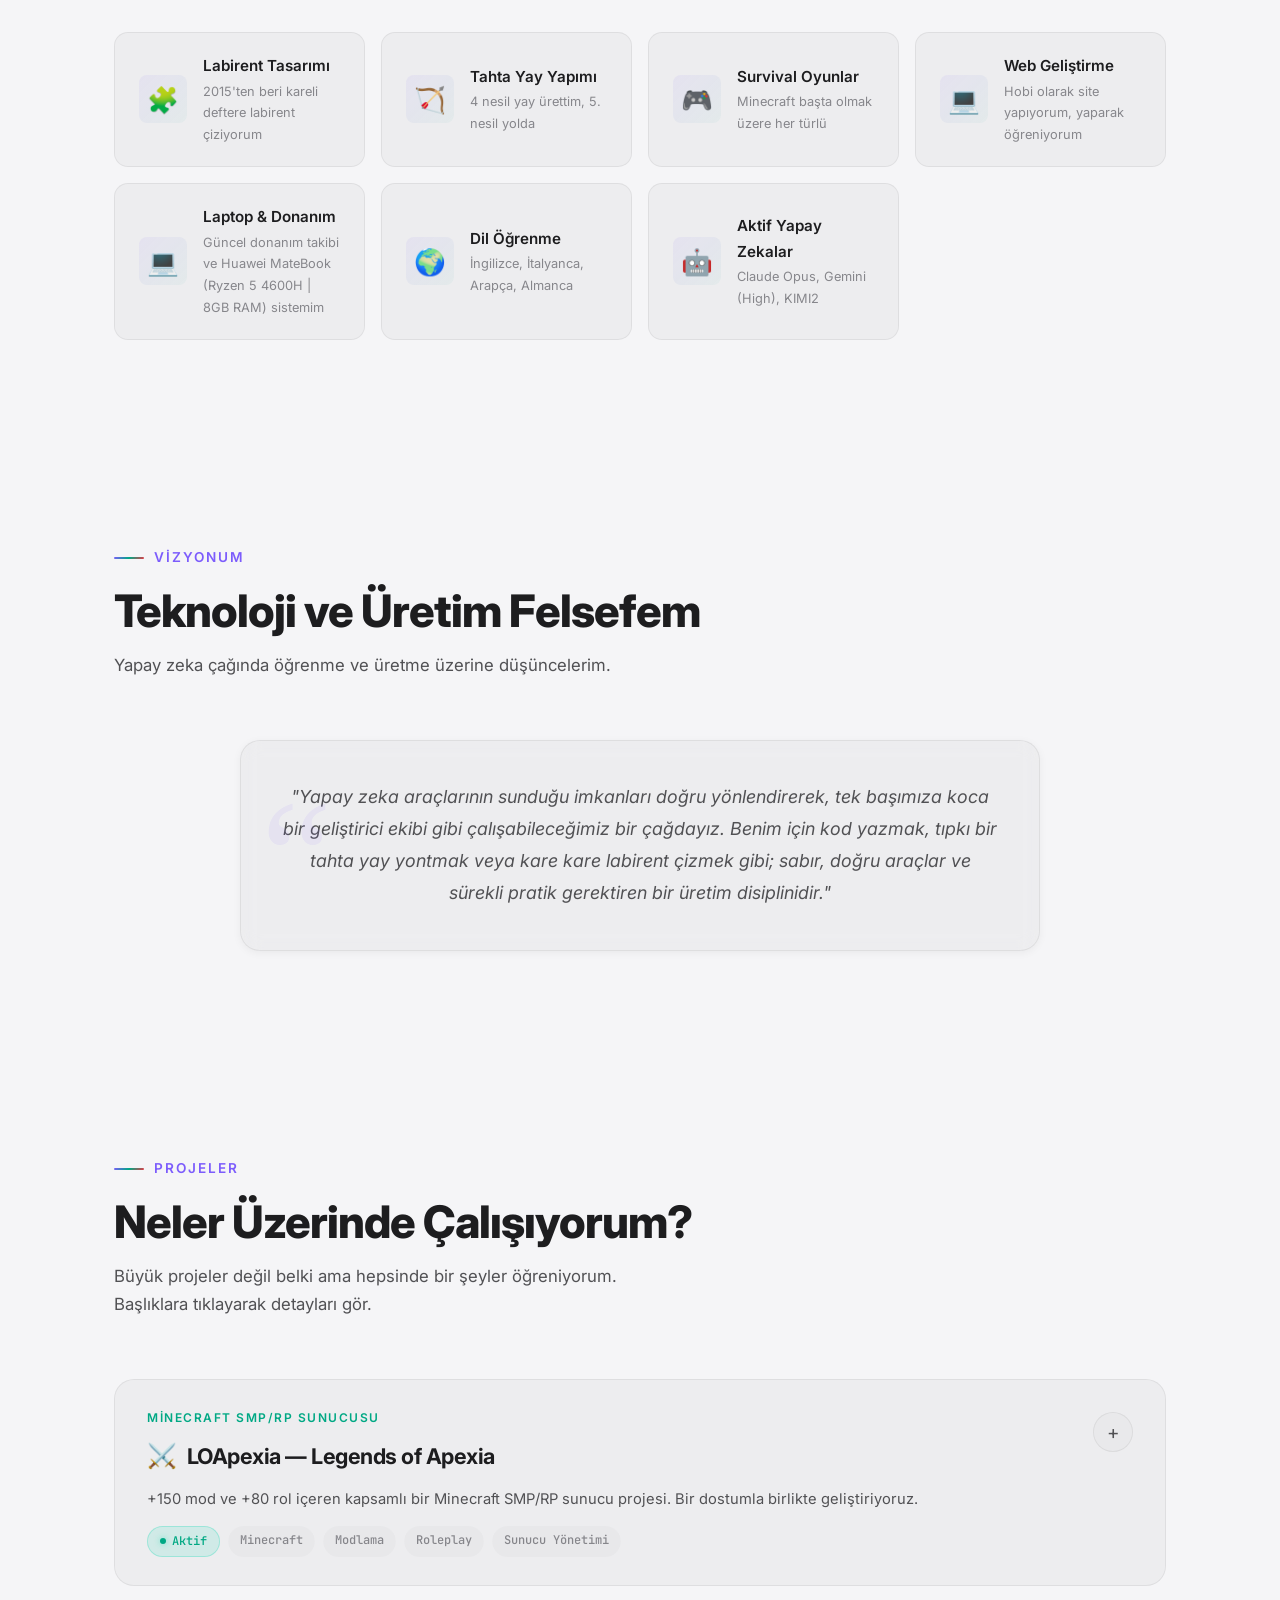
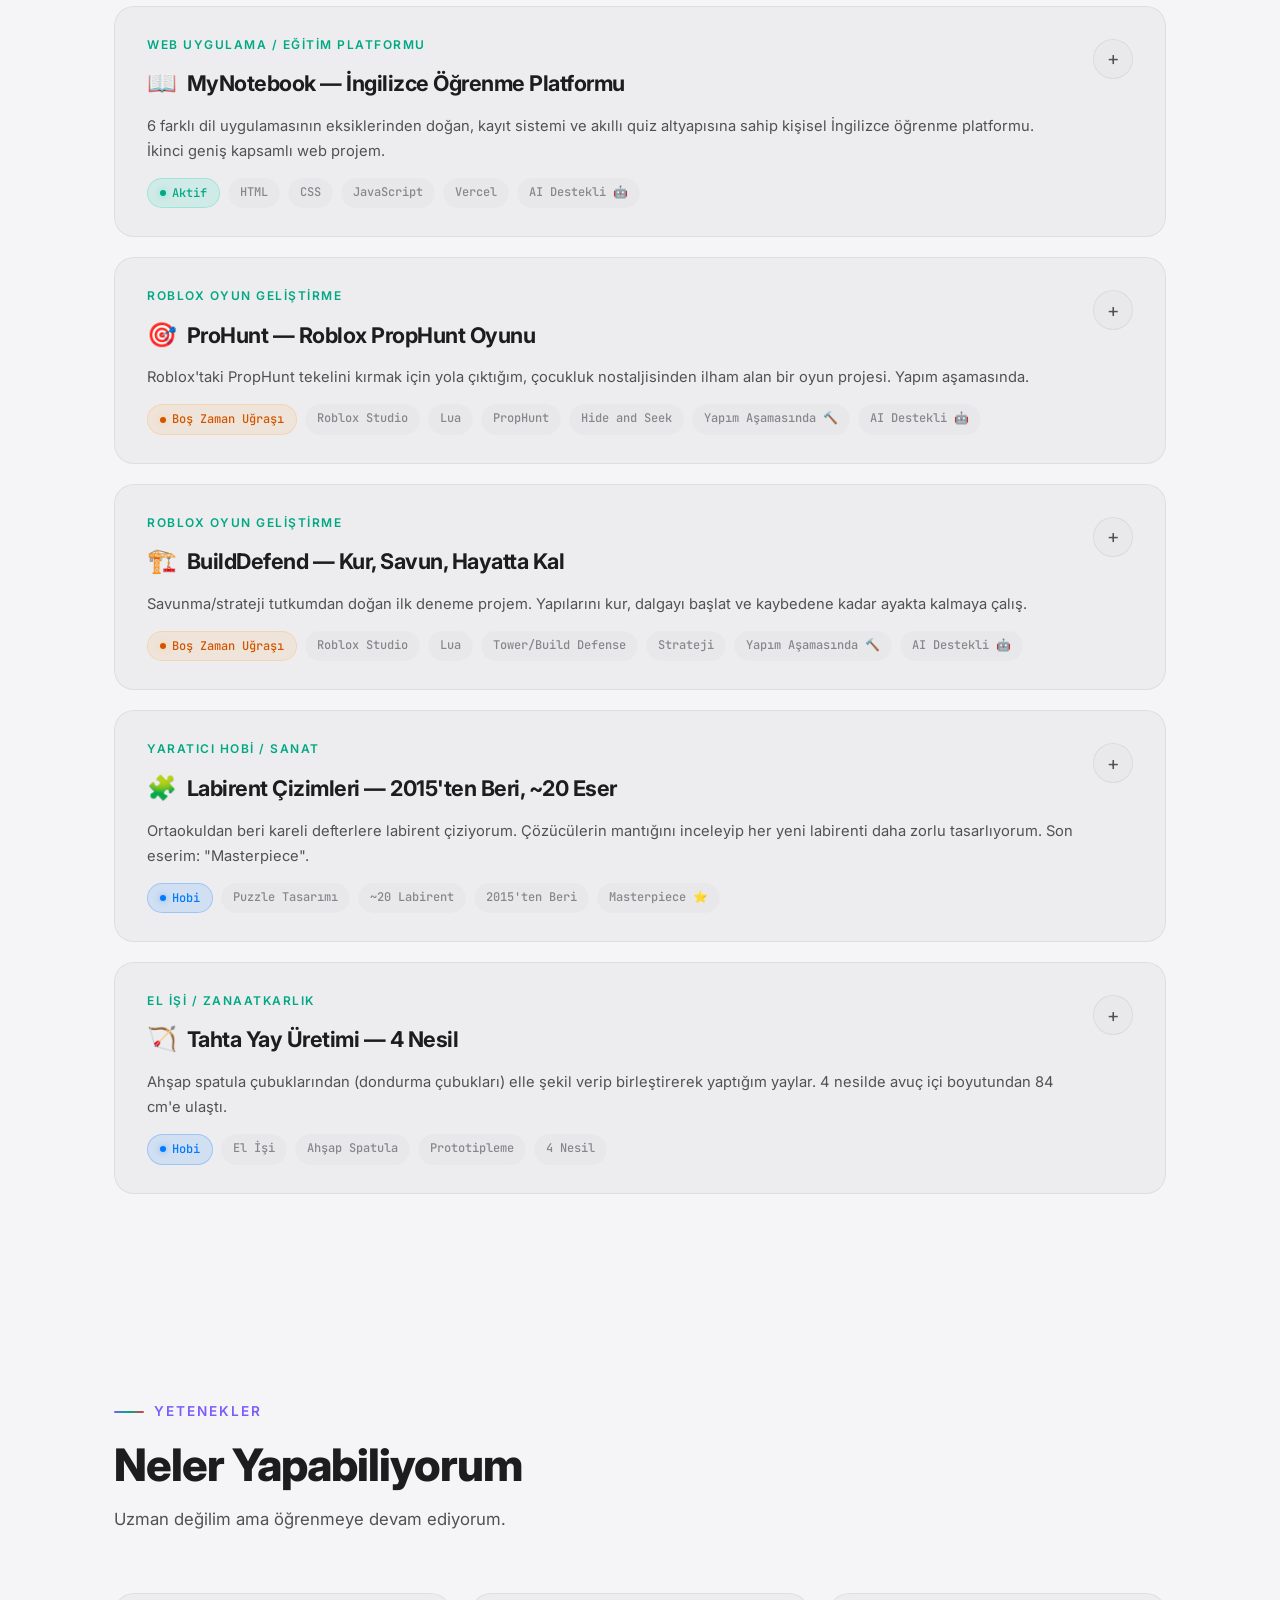
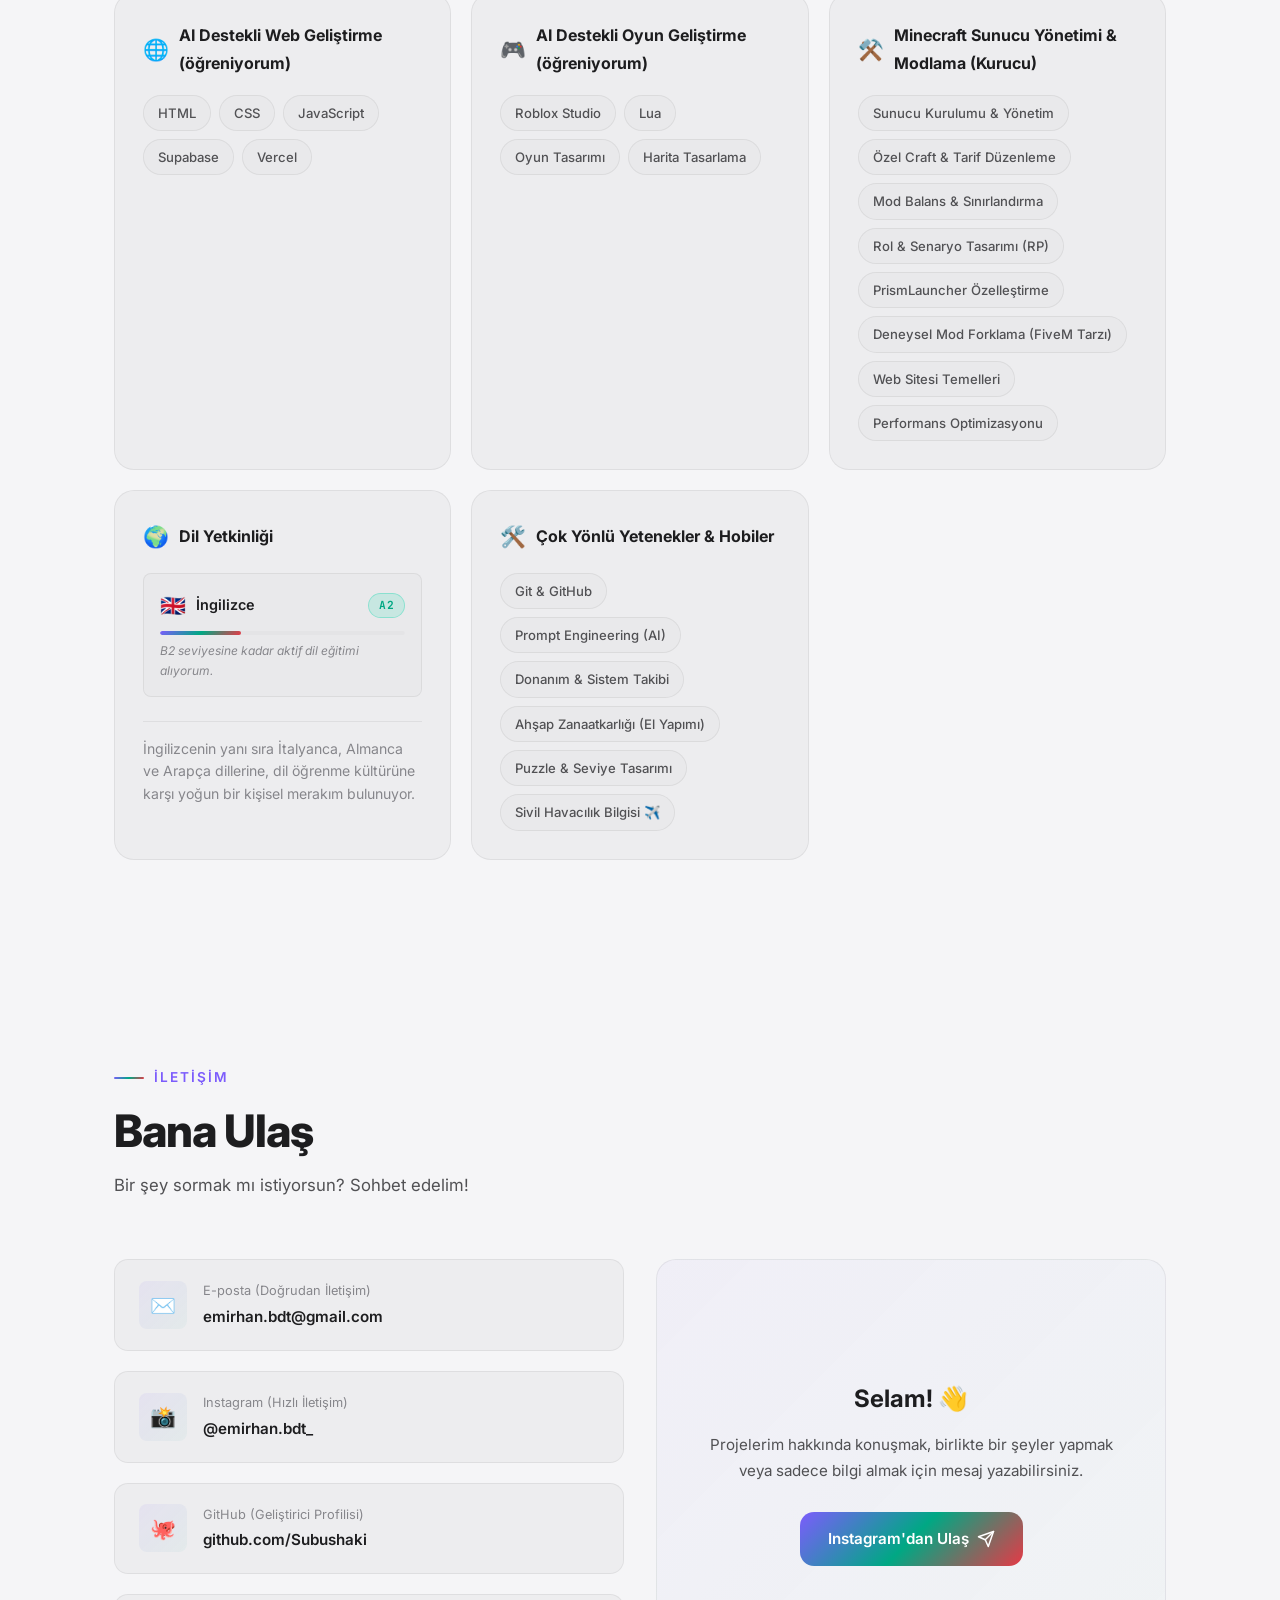
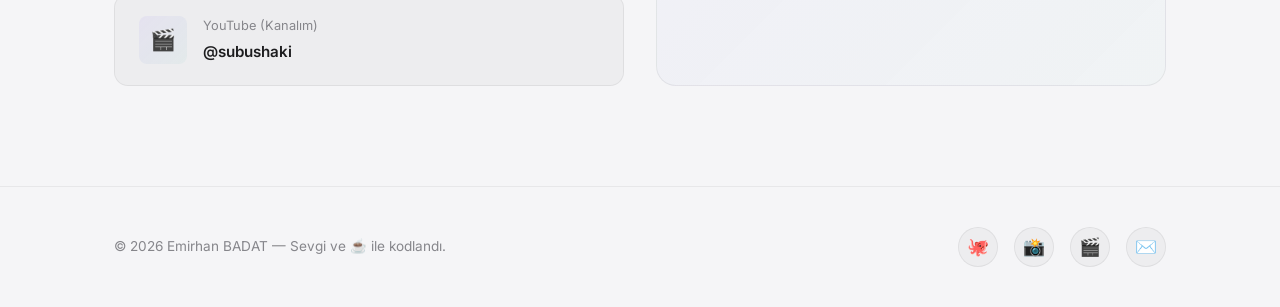
==== commit 9f03abf0: "feat: update MyNotebook project URL to personel-notebook.vercel.app" ====
--- a/index.html
+++ b/index.html
@@ -6,6 +6,9 @@
   <meta name="description" content="Emirhan BADAT - Kişisel portfolio, projeler ve hobiler">
   <title>Emirhan BADAT — Portfolio & Projeler</title>
   <link rel="stylesheet" href="style.css">
+  <link rel="icon" type="image/svg+xml" href="favicon.svg">
+  <link rel="alternate icon" type="image/png" href="favicon.png">
+  <link rel="apple-touch-icon" href="favicon-large.png">
   <script>
     // Immediately set theme based on localStorage to prevent flash
     const theme = localStorage.getItem('theme') || 'light';
@@ -87,10 +90,6 @@
               İletişime Geç
               <svg width="18" height="18" viewBox="0 0 24 24" fill="none" stroke="currentColor" stroke-width="2" stroke-linecap="round" stroke-linejoin="round"><path d="M21 15a2 2 0 0 1-2 2H7l-4 4V5a2 2 0 0 1 2-2h14a2 2 0 0 1 2 2z"/></svg>
             </a>
-            <a href="portfolio-cv.zip" class="btn-secondary btn-download" download>
-              CV İndir
-              <svg width="18" height="18" viewBox="0 0 24 24" fill="none" stroke="currentColor" stroke-width="2" stroke-linecap="round" stroke-linejoin="round"><path d="M12 3v12"/><path d="m7 10 5 5 5-5"/><path d="M5 21h14"/></svg>
-            </a>
           </div>
         </div>
 
@@ -287,24 +286,31 @@
                 <li>Mod uyumluluğu ve sunucu optimizasyonu</li>
                 <li>Topluluk odaklı bir roleplay deneyimi</li>
               </ul>
-              <div class="project-links">
-                <a href="https://legendsofapexia.vercel.app/" target="_blank" rel="noopener" class="project-link">
-                  <svg width="16" height="16" viewBox="0 0 24 24" fill="none" stroke="currentColor" stroke-width="2" stroke-linecap="round" stroke-linejoin="round"><circle cx="12" cy="12" r="10"/><path d="M2 12h20"/><path d="M12 2a15.3 15.3 0 0 1 4 10 15.3 15.3 0 0 1-4 10 15.3 15.3 0 0 1-4-10 15.3 15.3 0 0 1 4-10z"/></svg>
-                  Web Sitesi
-                </a>
-              </div>
-            </div>
-          </div>
-        </div>
-
-        <!-- Project 2: English Time -->
+              <div class="project-footer">
+                <div class="project-links">
+                  <a href="https://legendsofapexia.vercel.app/" target="_blank" rel="noopener" class="project-link">
+                    <svg width="16" height="16" viewBox="0 0 24 24" fill="none" stroke="currentColor" stroke-width="2" stroke-linecap="round" stroke-linejoin="round"><circle cx="12" cy="12" r="10"/><path d="M2 12h20"/><path d="M12 2a15.3 15.3 0 0 1 4 10 15.3 15.3 0 0 1-4 10 15.3 15.3 0 0 1-4-10 15.3 15.3 0 0 1 4-10z"/></svg>
+                    Web Sitesi
+                  </a>
+                </div>
+                <div class="project-gallery">
+                  <img src="images/LOApexia_SMP-RP/flux-pro-2.0_Cinematic_ultra-wide_aerial_panorama_of_a_vast_Minecraft_kingdom_full_original_a-0.jpg" alt="LOApexia Krallık Panoraması" class="project-gallery-img">
+                  <img src="images/LOApexia_SMP-RP/gemini-2.5-flash-image_Cinematic_ultra-wide_aerial_panorama_of_a_vast_Minecraft_kingdom_full_original_a-0.jpg" alt="LOApexia Havadan Görünüm" class="project-gallery-img">
+                  <img src="images/LOApexia_SMP-RP/gemini-2.5-flash-image_Cinematic_aerial_render_of_a_vast_Minecraft_kingdom_nestled_between_mountain_ran-0.jpg" alt="LOApexia Dağ Krallığı" class="project-gallery-img">
+                </div>
+              </div>
+            </div>
+          </div>
+        </div>
+
+        <!-- Project 2: Personel-Notebook -->
         <div class="project-card animate-on-scroll" data-project="2">
           <div class="project-header">
             <div class="project-info">
               <div class="project-category">Web Uygulama / Eğitim Platformu</div>
               <h3 class="project-title">
                 <span class="project-emoji">📖</span>
-                English Time — İngilizce Öğrenme Platformu
+                MyNotebook — İngilizce Öğrenme Platformu
               </h3>
               <p class="project-short-desc">
                 6 farklı dil uygulamasının eksiklerinden doğan, kayıt sistemi ve akıllı quiz 
@@ -348,11 +354,16 @@
                 <li>Hedef: sadece kendim değil, başkaları için de basit bir öğrenme yolu</li>
                 <li>Yapay zeka (Claude) ile birlikte geliştiriliyor 🤖</li>
               </ul>
-              <div class="project-links">
-                <a href="https://english-time-64wa.vercel.app/" target="_blank" rel="noopener" class="project-link">
-                  <svg width="16" height="16" viewBox="0 0 24 24" fill="none" stroke="currentColor" stroke-width="2" stroke-linecap="round" stroke-linejoin="round"><circle cx="12" cy="12" r="10"/><path d="M2 12h20"/><path d="M12 2a15.3 15.3 0 0 1 4 10 15.3 15.3 0 0 1-4 10 15.3 15.3 0 0 1-4-10 15.3 15.3 0 0 1 4-10z"/></svg>
-                  Siteyi Ziyaret Et
-                </a>
+              <div class="project-footer">
+                <div class="project-links">
+                  <a href="https://personel-notebook.vercel.app/" target="_blank" rel="noopener" class="project-link">
+                    <svg width="16" height="16" viewBox="0 0 24 24" fill="none" stroke="currentColor" stroke-width="2" stroke-linecap="round" stroke-linejoin="round"><circle cx="12" cy="12" r="10"/><path d="M2 12h20"/><path d="M12 2a15.3 15.3 0 0 1 4 10 15.3 15.3 0 0 1-4 10 15.3 15.3 0 0 1-4-10 15.3 15.3 0 0 1 4-10z"/></svg>
+                    Siteyi Ziyaret Et
+                  </a>
+                </div>
+                <div class="project-gallery">
+                  <img src="images/personel-notebook/ana_sayfa.png" alt="Personel-Notebook (İngilizce Öğrenme) Önizleme Görseli" class="project-gallery-img">
+                </div>
               </div>
             </div>
           </div>
@@ -407,11 +418,17 @@
                 <li>Nostaljiyi modern haritalara yansıtma çabası</li>
                 <li>Aktif geliştirme süreci — yakında yayında</li>
               </ul>
-              <div class="project-links">
-                <a href="https://www.roblox.com/" target="_blank" rel="noopener" class="project-link">
-                  <svg width="16" height="16" viewBox="0 0 24 24" fill="none" stroke="currentColor" stroke-width="2" stroke-linecap="round" stroke-linejoin="round"><circle cx="12" cy="12" r="10"/><path d="M2 12h20"/><path d="M12 2a15.3 15.3 0 0 1 4 10 15.3 15.3 0 0 1-4 10 15.3 15.3 0 0 1-4-10 15.3 15.3 0 0 1 4-10z"/></svg>
-                  Roblox'ta Oyna (Yakında)
-                </a>
+              <div class="project-footer">
+                <div class="project-links">
+                  <a href="https://www.roblox.com/" target="_blank" rel="noopener" class="project-link">
+                    <svg width="16" height="16" viewBox="0 0 24 24" fill="none" stroke="currentColor" stroke-width="2" stroke-linecap="round" stroke-linejoin="round"><circle cx="12" cy="12" r="10"/><path d="M2 12h20"/><path d="M12 2a15.3 15.3 0 0 1 4 10 15.3 15.3 0 0 1-4 10 15.3 15.3 0 0 1-4-10 15.3 15.3 0 0 1 4-10z"/></svg>
+                    Roblox'ta Oyna (Yakında)
+                  </a>
+                </div>
+                <div class="project-gallery">
+                  <img src="images/LOA_PropHunt/LOA-PH.png" alt="ProHunt Görseli" class="project-gallery-img">
+                  <img src="images/LOA_PropHunt/LOA-PH_1x1.png" alt="ProHunt Kare Görsel" class="project-gallery-img">
+                </div>
               </div>
             </div>
           </div>
@@ -466,11 +483,16 @@
                 <li>İlk Roblox deneme projem — yaparak öğrenme</li>
                 <li>Savunma/strateji türüne olan tutkudan doğdu</li>
               </ul>
-              <div class="project-links">
-                <a href="https://www.roblox.com/" target="_blank" rel="noopener" class="project-link">
-                  <svg width="16" height="16" viewBox="0 0 24 24" fill="none" stroke="currentColor" stroke-width="2" stroke-linecap="round" stroke-linejoin="round"><circle cx="12" cy="12" r="10"/><path d="M2 12h20"/><path d="M12 2a15.3 15.3 0 0 1 4 10 15.3 15.3 0 0 1-4 10 15.3 15.3 0 0 1-4-10 15.3 15.3 0 0 1 4-10z"/></svg>
-                  Roblox'ta Oyna (Yakında)
-                </a>
+              <div class="project-footer">
+                <div class="project-links">
+                  <a href="https://www.roblox.com/" target="_blank" rel="noopener" class="project-link">
+                    <svg width="16" height="16" viewBox="0 0 24 24" fill="none" stroke="currentColor" stroke-width="2" stroke-linecap="round" stroke-linejoin="round"><circle cx="12" cy="12" r="10"/><path d="M2 12h20"/><path d="M12 2a15.3 15.3 0 0 1 4 10 15.3 15.3 0 0 1-4 10 15.3 15.3 0 0 1-4-10 15.3 15.3 0 0 1 4-10z"/></svg>
+                    Roblox'ta Oyna (Yakında)
+                  </a>
+                </div>
+                <div class="project-gallery">
+                  <img src="images/LOA-BuildDefend/builddefend.png" alt="BuildDefend Görseli" class="project-gallery-img">
+                </div>
               </div>
             </div>
           </div>
@@ -535,6 +557,14 @@
                 <li>Full konsantreyle minimum 2 saat çizim süresi</li>
                 <li>Hobi aktif değil ama bırakılmadı — bir köşede bekliyor</li>
               </ul>
+              <div class="project-footer">
+                <div class="project-gallery">
+                  <img src="images/Labirent/MasterPiece.jpeg" alt="Masterpiece Labirent Çizimi" class="project-gallery-img">
+                  <img src="images/Labirent/maze1.jpeg" alt="Labirent Çizimi Rota 1" class="project-gallery-img">
+                  <img src="images/Labirent/maze2.jpeg" alt="Labirent Çizimi Rota 2" class="project-gallery-img">
+                  <img src="images/Labirent/maze3.jpeg" alt="Labirent Çizimi Rota 3" class="project-gallery-img">
+                </div>
+              </div>
             </div>
           </div>
         </div>
@@ -585,6 +615,12 @@
                 <strong>Malzemeler:</strong> Ahşap spatula çubukları + beyaz tutkal + 
                 gri koli bandı + büyük boy metal ataş (pense ile eklem bağlama)
               </p>
+              <div class="project-footer">
+                <div class="project-gallery">
+                  <img src="images/TahtaYaylar/version123.jpeg" alt="Tahta Yay 1-2-3. Nesil" class="project-gallery-img">
+                  <img src="images/TahtaYaylar/version4.jpeg" alt="Tahta Yay 4. Nesil" class="project-gallery-img">
+                </div>
+              </div>
             </div>
           </div>
         </div>
@@ -750,6 +786,13 @@
   <!-- Scroll to Top -->
   <button class="scroll-top" id="scrollTop" aria-label="Yukarı çık">↑</button>
 
+  <!-- Lightbox Modal -->
+  <div id="lightbox" class="lightbox">
+    <span class="lightbox-close" id="lightboxClose">&times;</span>
+    <img class="lightbox-content" id="lightboxImg" alt="Büyük Görsel">
+    <div class="lightbox-caption" id="lightboxCaption"></div>
+  </div>
+
   <script src="script.js"></script>
 </body>
 </html>
--- a/style.css
+++ b/style.css
@@ -1806,3 +1806,115 @@
     padding: 20px;
   }
 }
+
+/* ========== PROJECT FOOTER & GALLERY ========== */
+.project-footer {
+  display: flex;
+  justify-content: space-between;
+  align-items: center;
+  gap: 20px;
+  margin-top: 20px;
+  flex-wrap: wrap;
+}
+
+.project-links {
+  margin-top: 0;
+}
+
+.project-gallery {
+  display: flex;
+  gap: 12px;
+}
+
+.project-gallery-img {
+  width: 80px;
+  height: 60px;
+  object-fit: cover;
+  border-radius: var(--radius-sm);
+  border: 1px solid var(--border-subtle);
+  cursor: pointer;
+  transition: var(--transition-smooth);
+}
+
+.project-gallery-img:hover {
+  transform: scale(1.08) translateY(-2px);
+  border-color: var(--accent-1);
+  box-shadow: 0 4px 12px rgba(124, 92, 252, 0.25);
+}
+
+/* ========== LIGHTBOX MODAL ========== */
+.lightbox {
+  display: none;
+  position: fixed;
+  z-index: 999999;
+  left: 0;
+  top: 0;
+  width: 100%;
+  height: 100%;
+  overflow: auto;
+  background-color: rgba(10, 10, 15, 0.95);
+  backdrop-filter: blur(8px);
+  -webkit-backdrop-filter: blur(8px);
+  align-items: center;
+  justify-content: center;
+  flex-direction: column;
+  opacity: 0;
+  transition: opacity 0.3s ease;
+}
+
+.lightbox.show {
+  display: flex;
+  opacity: 1;
+}
+
+.lightbox-content {
+  margin: auto;
+  display: block;
+  max-width: 90%;
+  max-height: 80%;
+  border-radius: var(--radius-md);
+  box-shadow: 0 10px 40px rgba(0, 0, 0, 0.5);
+  transform: scale(0.95);
+  transition: transform 0.3s ease;
+}
+
+.lightbox.show .lightbox-content {
+  transform: scale(1);
+}
+
+.lightbox-close {
+  position: absolute;
+  top: 24px;
+  right: 32px;
+  color: #f0f0f5;
+  font-size: 40px;
+  font-weight: bold;
+  cursor: pointer;
+  transition: color 0.2s ease, transform 0.2s ease;
+}
+
+.lightbox-close:hover {
+  color: var(--accent-3);
+  transform: scale(1.1);
+}
+
+.lightbox-caption {
+  margin-top: 16px;
+  color: #a0a0b8;
+  font-weight: 500;
+  font-size: 0.95rem;
+  text-align: center;
+  padding: 0 20px;
+}
+
+@media (max-width: 576px) {
+  .project-footer {
+    flex-direction: column;
+    align-items: flex-start;
+    gap: 16px;
+  }
+  .project-gallery {
+    width: 100%;
+    justify-content: flex-start;
+  }
+}
